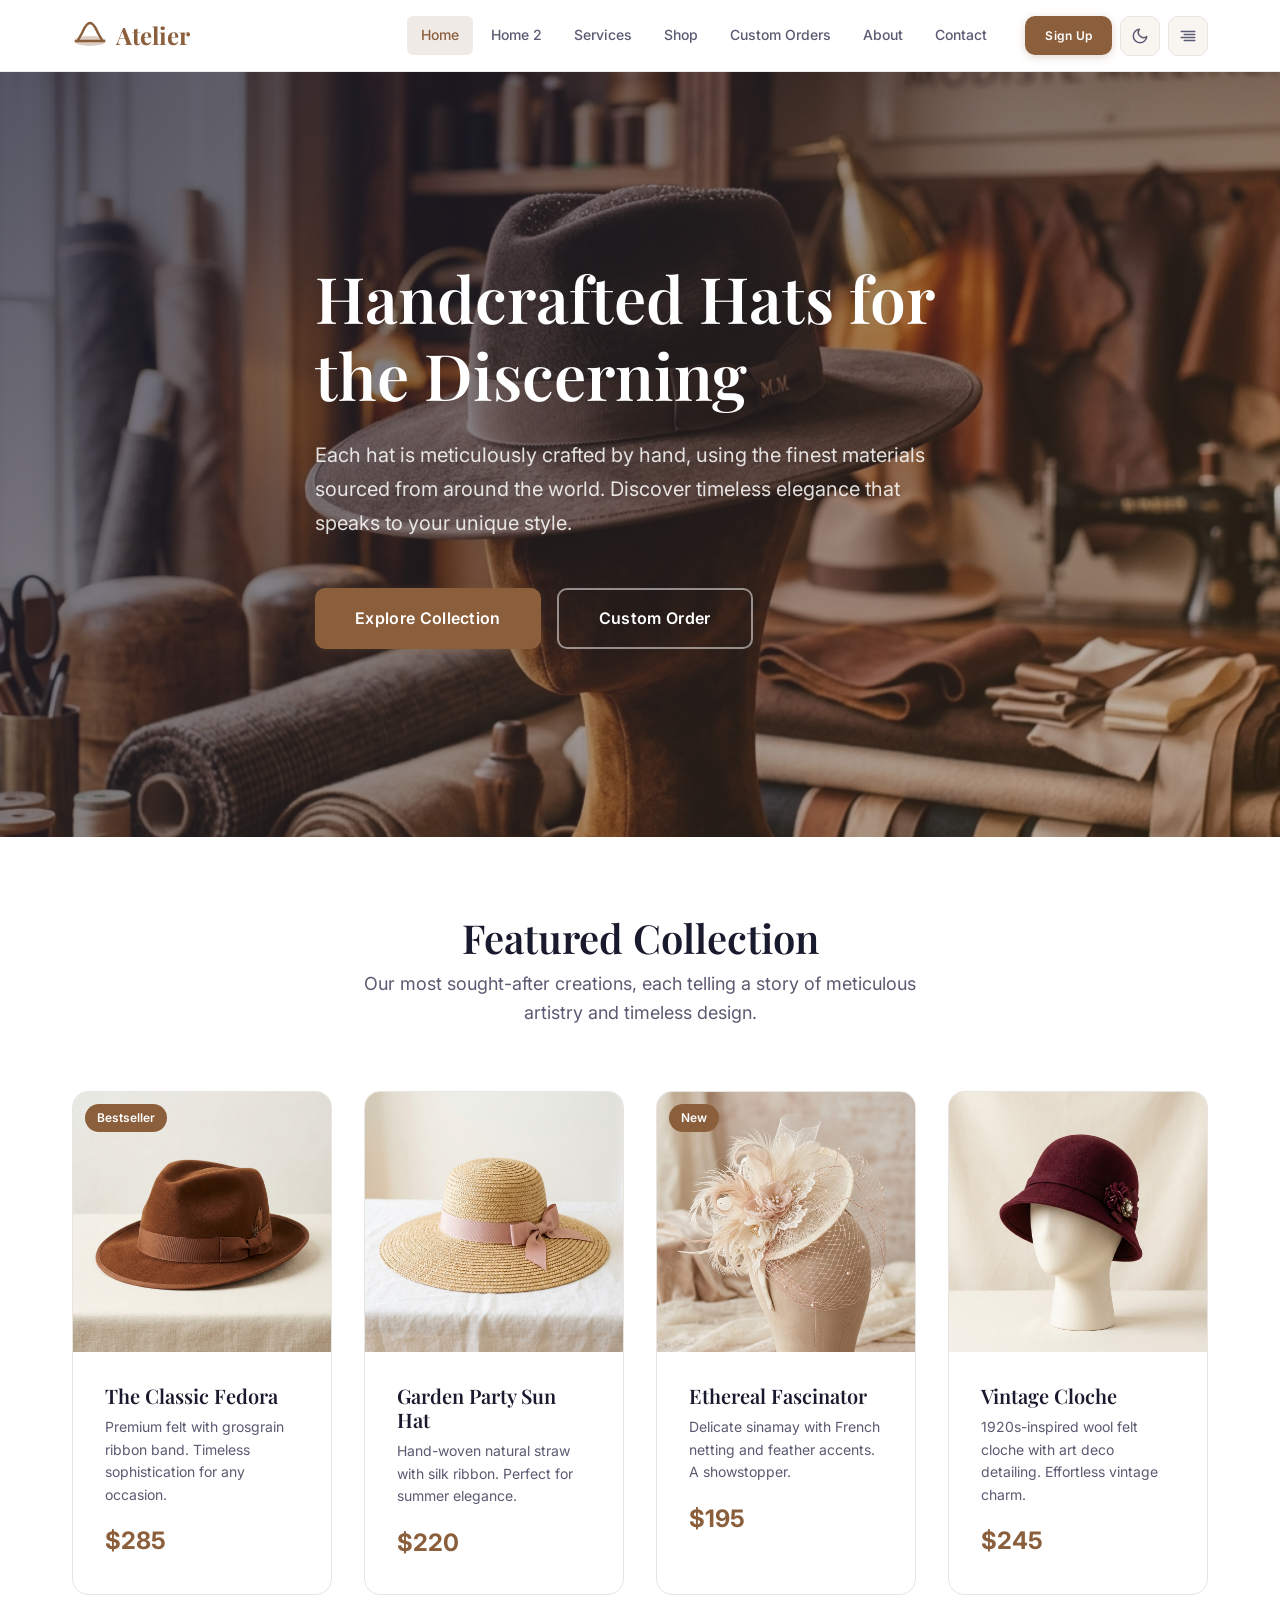
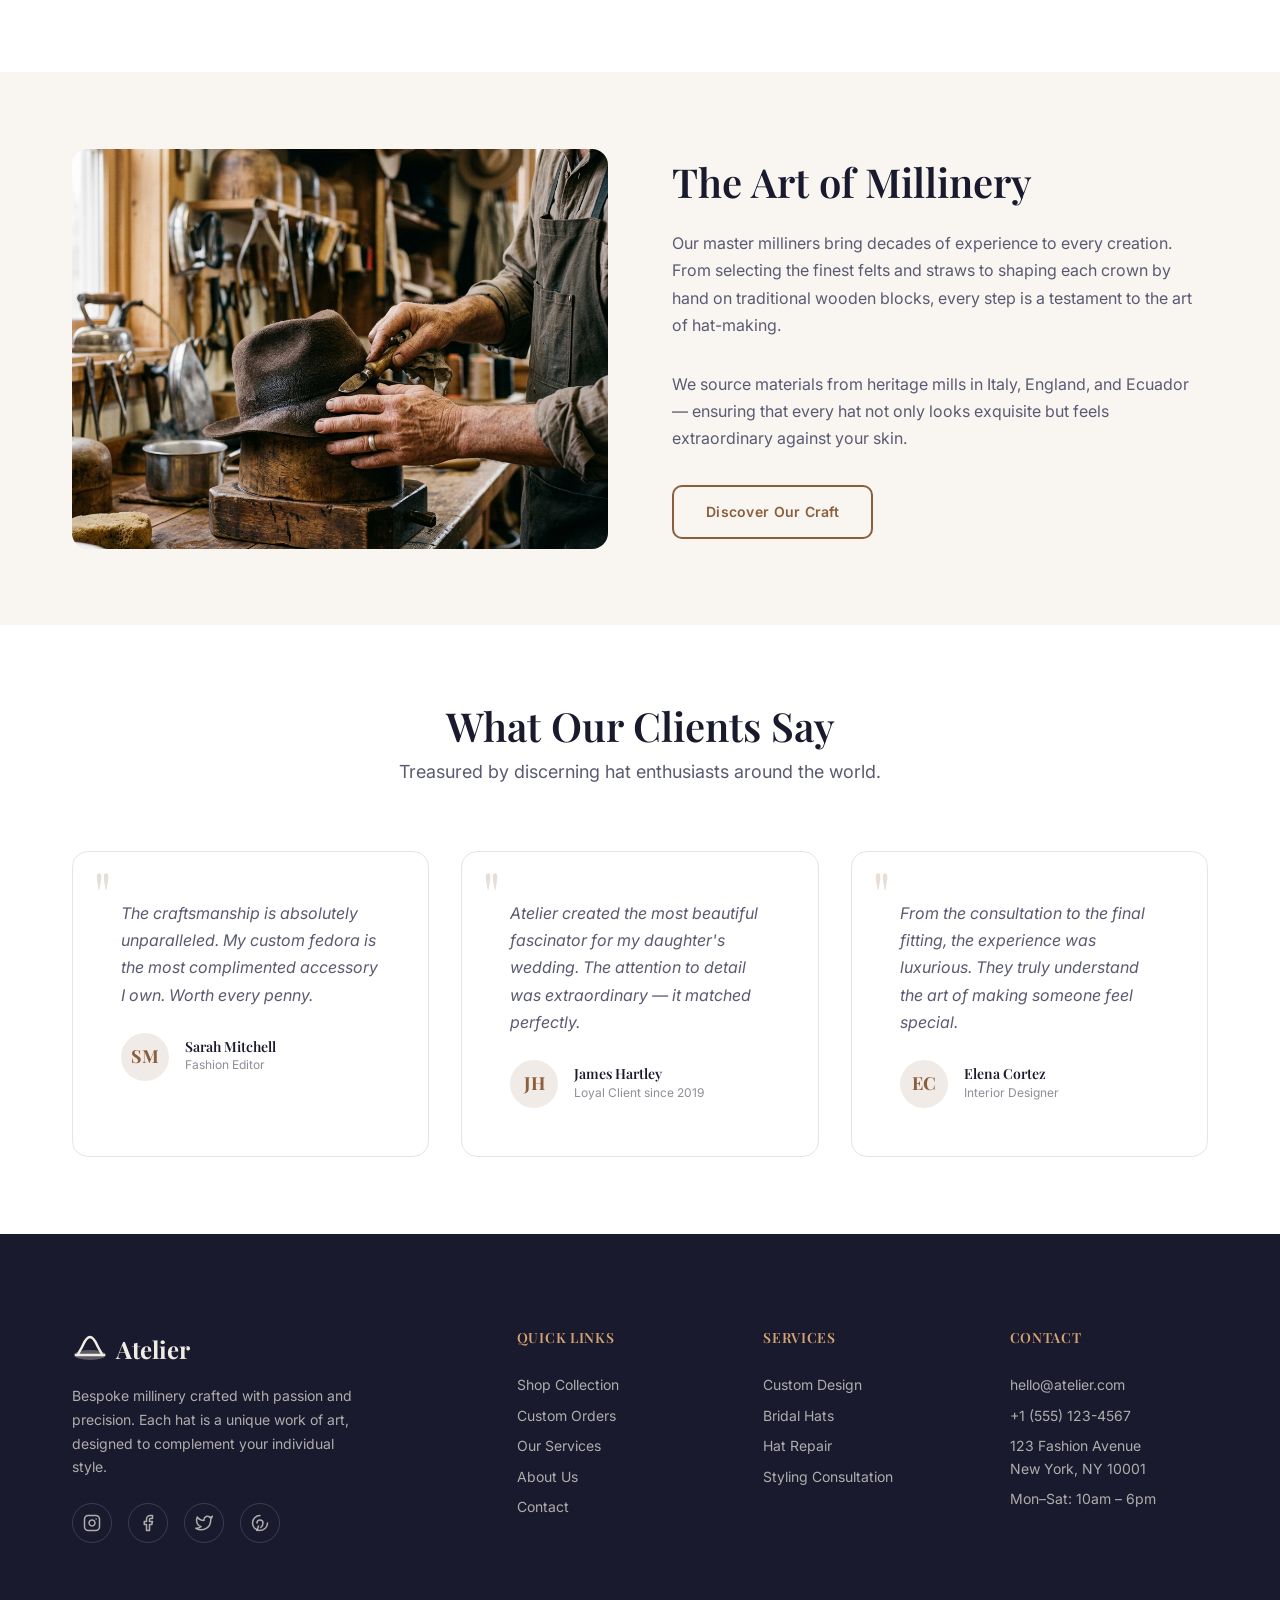
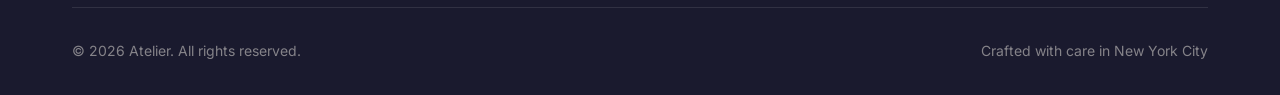
==== index.html @ 68d766e1 "first commit" ====
<!DOCTYPE html>
<html lang="en" data-theme="light" dir="ltr">
<head>
  <meta charset="UTF-8">
  <meta name="viewport" content="width=device-width, initial-scale=1.0">
  <meta name="description" content="Atelier — Bespoke handcrafted hats made with premium materials. Explore our luxury millinery collection or design your own custom hat.">
  <title>Atelier | Custom Hat Maker — Luxury Millinery</title>
  <link rel="stylesheet" href="css/styles.css">
  <link rel="icon" href="data:image/svg+xml,<svg xmlns='http://www.w3.org/2000/svg' viewBox='0 0 100 100'><text y='.9em' font-size='90'>🎩</text></svg>">
</head>
<body>
  <!-- HEADER -->
  <header class="header" id="header">
    <div class="header-inner">
      <a href="index.html" class="logo" id="logo">
        <svg width="36" height="36" viewBox="0 0 36 36" fill="none" xmlns="http://www.w3.org/2000/svg"><ellipse cx="18" cy="24" rx="16" ry="5" fill="currentColor" opacity="0.3"/><path d="M6 24c0-2 2-4 4-8s4-10 8-10 6 6 8 10 4 6 4 8" stroke="currentColor" stroke-width="2.5" fill="none" stroke-linecap="round"/><line x1="4" y1="24" x2="32" y2="24" stroke="currentColor" stroke-width="2.5" stroke-linecap="round"/></svg>
        Atelier
      </a>
      <nav class="nav" id="main-nav">
        <a href="index.html" class="active">Home</a>
        <a href="home-2.html">Home 2</a>
        <a href="services.html">Services</a>
        <a href="shop.html">Shop</a>
        <a href="custom-orders.html">Custom Orders</a>
        <a href="about.html">About</a>
        <a href="contact.html">Contact</a>
      </nav>
      <div class="header-actions">
        <a href="signup.html" class="btn btn-primary btn-sm" id="cta-signup">Sign Up</a>
        <button class="theme-toggle" id="theme-toggle" aria-label="Toggle theme"></button>
        <button class="rtl-toggle" id="rtl-toggle" aria-label="Toggle RTL"></button>
        <button class="hamburger" id="hamburger" aria-label="Toggle menu">
          <span></span><span></span><span></span>
        </button>
      </div>
    </div>
  </header>

  <!-- MOBILE MENU -->
  <div class="mobile-overlay" id="mobile-overlay"></div>
  <nav class="mobile-menu" id="mobile-menu">
    <div class="mobile-menu-toggles">
      <a href="signup.html" class="btn btn-primary btn-sm">Sign Up</a>
      <button class="theme-toggle" aria-label="Toggle theme"></button>
      <button class="rtl-toggle" aria-label="Toggle RTL"></button>
    </div>
    <a href="index.html" class="active">Home</a>
    <a href="home-2.html">Home 2</a>
    <a href="services.html">Services</a>
    <a href="shop.html">Shop</a>
    <a href="custom-orders.html">Custom Orders</a>
    <a href="about.html">About</a>
    <a href="contact.html">Contact</a>
    <a href="custom-orders.html" class="btn btn-primary btn-full">Order Custom Hat</a>
  </nav>

  <!-- HERO -->
  <section class="hero" id="hero">
    <div class="hero-bg">
      <img src="images/hero-1.png" alt="Luxury handcrafted hats displayed in atelier workshop">
    </div>
    <div class="container">
      <div class="hero-content animate-in">
        <h1>Handcrafted Hats for the Discerning</h1>
        <p>Each hat is meticulously crafted by hand, using the finest materials sourced from around the world. Discover timeless elegance that speaks to your unique style.</p>
        <div class="hero-actions">
          <a href="shop.html" class="btn btn-primary btn-lg">Explore Collection</a>
          <a href="custom-orders.html" class="btn btn-secondary btn-lg">Custom Order</a>
        </div>
      </div>
    </div>
  </section>

  <!-- FEATURED PRODUCTS -->
  <section class="section" id="featured-products">
    <div class="container">
      <h2 class="section-title reveal">Featured Collection</h2>
      <p class="section-subtitle reveal">Our most sought-after creations, each telling a story of meticulous artistry and timeless design.</p>
      <div class="grid-4 reveal">
        <div class="card" id="product-fedora">
          <div class="card-img-wrap">
            <img src="images/products/fedora.png" alt="Classic Fedora" class="card-img">
            <span class="card-badge">Bestseller</span>
          </div>
          <div class="card-body">
            <h3 class="card-title">The Classic Fedora</h3>
            <p class="card-text">Premium felt with grosgrain ribbon band. Timeless sophistication for any occasion.</p>
            <p class="card-price">$285</p>
          </div>
        </div>
        <div class="card" id="product-sunhat">
          <div class="card-img-wrap">
            <img src="images/products/sunhat.png" alt="Summer Sun Hat" class="card-img">
          </div>
          <div class="card-body">
            <h3 class="card-title">Garden Party Sun Hat</h3>
            <p class="card-text">Hand-woven natural straw with silk ribbon. Perfect for summer elegance.</p>
            <p class="card-price">$220</p>
          </div>
        </div>
        <div class="card" id="product-fascinator">
          <div class="card-img-wrap">
            <img src="images/products/fascinator.png" alt="Fascinator" class="card-img">
            <span class="card-badge">New</span>
          </div>
          <div class="card-body">
            <h3 class="card-title">Ethereal Fascinator</h3>
            <p class="card-text">Delicate sinamay with French netting and feather accents. A showstopper.</p>
            <p class="card-price">$195</p>
          </div>
        </div>
        <div class="card" id="product-cloche">
          <div class="card-img-wrap">
            <img src="images/products/cloche.png" alt="Vintage Cloche" class="card-img">
          </div>
          <div class="card-body">
            <h3 class="card-title">Vintage Cloche</h3>
            <p class="card-text">1920s-inspired wool felt cloche with art deco detailing. Effortless vintage charm.</p>
            <p class="card-price">$245</p>
          </div>
        </div>
      </div>
    </div>
  </section>

  <!-- CRAFTSMANSHIP -->
  <section class="section" id="craftsmanship" style="background:var(--bg-alt);">
    <div class="container">
      <div class="split reveal">
        <div class="split-img">
          <img src="images/craftsmanship.png" alt="Artisan hands crafting a hat on a wooden hat block">
        </div>
        <div class="split-content">
          <h2>The Art of Millinery</h2>
          <p>Our master milliners bring decades of experience to every creation. From selecting the finest felts and straws to shaping each crown by hand on traditional wooden blocks, every step is a testament to the art of hat-making.</p>
          <p>We source materials from heritage mills in Italy, England, and Ecuador — ensuring that every hat not only looks exquisite but feels extraordinary against your skin.</p>
          <a href="about.html" class="btn btn-secondary">Discover Our Craft</a>
        </div>
      </div>
    </div>
  </section>

  <!-- TESTIMONIALS -->
  <section class="section" id="testimonials">
    <div class="container">
      <h2 class="section-title reveal">What Our Clients Say</h2>
      <p class="section-subtitle reveal">Treasured by discerning hat enthusiasts around the world.</p>
      <div class="grid-3 reveal">
        <div class="testimonial-card">
          <p class="testimonial-text">The craftsmanship is absolutely unparalleled. My custom fedora is the most complimented accessory I own. Worth every penny.</p>
          <div class="testimonial-author">
            <div class="testimonial-avatar">SM</div>
            <div class="testimonial-info">
              <h4>Sarah Mitchell</h4>
              <p>Fashion Editor</p>
            </div>
          </div>
        </div>
        <div class="testimonial-card">
          <p class="testimonial-text">Atelier created the most beautiful fascinator for my daughter's wedding. The attention to detail was extraordinary — it matched perfectly.</p>
          <div class="testimonial-author">
            <div class="testimonial-avatar">JH</div>
            <div class="testimonial-info">
              <h4>James Hartley</h4>
              <p>Loyal Client since 2019</p>
            </div>
          </div>
        </div>
        <div class="testimonial-card">
          <p class="testimonial-text">From the consultation to the final fitting, the experience was luxurious. They truly understand the art of making someone feel special.</p>
          <div class="testimonial-author">
            <div class="testimonial-avatar">EC</div>
            <div class="testimonial-info">
              <h4>Elena Cortez</h4>
              <p>Interior Designer</p>
            </div>
          </div>
        </div>
      </div>
    </div>
  </section>

  <!-- FOOTER -->
  <footer class="footer" id="footer">
    <div class="container">
      <div class="footer-grid">
        <div class="footer-brand">
          <a href="index.html" class="logo" style="color:#F0EBE3;">
            <svg width="36" height="36" viewBox="0 0 36 36" fill="none" xmlns="http://www.w3.org/2000/svg"><ellipse cx="18" cy="24" rx="16" ry="5" fill="currentColor" opacity="0.3"/><path d="M6 24c0-2 2-4 4-8s4-10 8-10 6 6 8 10 4 6 4 8" stroke="currentColor" stroke-width="2.5" fill="none" stroke-linecap="round"/><line x1="4" y1="24" x2="32" y2="24" stroke="currentColor" stroke-width="2.5" stroke-linecap="round"/></svg>
            Atelier
          </a>
          <p>Bespoke millinery crafted with passion and precision. Each hat is a unique work of art, designed to complement your individual style.</p>
          <div class="footer-social">
            <a href="#" aria-label="Instagram"><svg xmlns="http://www.w3.org/2000/svg" width="18" height="18" viewBox="0 0 24 24" fill="none" stroke="currentColor" stroke-width="2" stroke-linecap="round" stroke-linejoin="round"><rect x="2" y="2" width="20" height="20" rx="5" ry="5"/><path d="M16 11.37A4 4 0 1 1 12.63 8 4 4 0 0 1 16 11.37z"/><line x1="17.5" y1="6.5" x2="17.51" y2="6.5"/></svg></a>
            <a href="#" aria-label="Facebook"><svg xmlns="http://www.w3.org/2000/svg" width="18" height="18" viewBox="0 0 24 24" fill="none" stroke="currentColor" stroke-width="2" stroke-linecap="round" stroke-linejoin="round"><path d="M18 2h-3a5 5 0 0 0-5 5v3H7v4h3v8h4v-8h3l1-4h-4V7a1 1 0 0 1 1-1h3z"/></svg></a>
            <a href="#" aria-label="Twitter"><svg xmlns="http://www.w3.org/2000/svg" width="18" height="18" viewBox="0 0 24 24" fill="none" stroke="currentColor" stroke-width="2" stroke-linecap="round" stroke-linejoin="round"><path d="M23 3a10.9 10.9 0 0 1-3.14 1.53 4.48 4.48 0 0 0-7.86 3v1A10.66 10.66 0 0 1 3 4s-4 9 5 13a11.64 11.64 0 0 1-7 2c9 5 20 0 20-11.5a4.5 4.5 0 0 0-.08-.83A7.72 7.72 0 0 0 23 3z"/></svg></a>
            <a href="#" aria-label="Pinterest"><svg xmlns="http://www.w3.org/2000/svg" width="18" height="18" viewBox="0 0 24 24" fill="none" stroke="currentColor" stroke-width="2" stroke-linecap="round" stroke-linejoin="round"><path d="M8 12a4 4 0 1 1 8 0c0 4-3 6-3 6"/><path d="M12 2a10 10 0 1 0 10 10"/><line x1="10" y1="16" x2="8" y2="22"/></svg></a>
          </div>
        </div>
        <div>
          <h3 class="footer-title">Quick Links</h3>
          <div class="footer-links">
            <a href="shop.html">Shop Collection</a>
            <a href="custom-orders.html">Custom Orders</a>
            <a href="services.html">Our Services</a>
            <a href="about.html">About Us</a>
            <a href="contact.html">Contact</a>
          </div>
        </div>
        <div>
          <h3 class="footer-title">Services</h3>
          <div class="footer-links">
            <a href="services.html">Custom Design</a>
            <a href="services.html">Bridal Hats</a>
            <a href="services.html">Hat Repair</a>
            <a href="services.html">Styling Consultation</a>
          </div>
        </div>
        <div>
          <h3 class="footer-title">Contact</h3>
          <div class="footer-links">
            <a href="mailto:hello@atelier.com">hello@atelier.com</a>
            <a href="tel:+15551234567">+1 (555) 123-4567</a>
            <a href="#">123 Fashion Avenue<br>New York, NY 10001</a>
            <a href="#">Mon–Sat: 10am – 6pm</a>
          </div>
        </div>
      </div>
      <div class="footer-bottom">
        <p>&copy; 2026 Atelier. All rights reserved.</p>
        <p>Crafted with care in New York City</p>
      </div>
    </div>
  </footer>

  <script src="js/main.js"></script>
</body>
</html>
---- css/styles.css ----
/* ===== CUSTOM HAT MAKER — DESIGN SYSTEM ===== */
@import url('https://fonts.googleapis.com/css2?family=Playfair+Display:ital,wght@0,400;0,500;0,600;0,700;1,400;1,500&family=Inter:wght@300;400;500;600;700&display=swap');

/* ===== CSS VARIABLES ===== */
:root {
  /* Primary & Secondary */
  --primary: #8B5E3C;
  --primary-hover: #A0714E;
  --primary-light: rgba(139,94,60,0.12);
  --secondary: #1A1A2E;
  --secondary-hover: #2D2D44;
  --secondary-light: rgba(26,26,46,0.08);

  /* Accent */
  --accent: #D4A373;
  --accent-light: rgba(212,163,115,0.15);
  --gold: #C9A96E;

  /* Backgrounds */
  --bg: #FFFFFF;
  --bg-alt: #F9F6F2;
  --bg-card: #FFFFFF;
  --bg-overlay: rgba(26,26,46,0.6);

  /* Text */
  --text: #1A1A2E;
  --text-secondary: #5A5A72;
  --text-muted: #8E8E9A;
  --text-on-primary: #FFFFFF;
  --text-on-dark: #F0EBE3;

  /* Borders */
  --border: #E8E4DF;
  --border-light: #F0ECE6;

  /* Shadows */
  --shadow-sm: 0 1px 3px rgba(26,26,46,0.06);
  --shadow-md: 0 4px 12px rgba(26,26,46,0.08);
  --shadow-lg: 0 8px 30px rgba(26,26,46,0.12);
  --shadow-xl: 0 20px 60px rgba(26,26,46,0.15);

  /* Typography */
  --font-heading: 'Playfair Display', Georgia, serif;
  --font-body: 'Inter', system-ui, sans-serif;
  --fs-xs: 0.75rem;
  --fs-sm: 0.875rem;
  --fs-base: 1rem;
  --fs-md: 1.125rem;
  --fs-lg: 1.25rem;
  --fs-xl: 1.5rem;
  --fs-2xl: 2rem;
  --fs-3xl: 2.5rem;
  --fs-4xl: 3.5rem;
  --fs-hero: clamp(2.5rem, 5vw, 4.5rem);

  /* Spacing */
  --space-xs: 0.25rem;
  --space-sm: 0.5rem;
  --space-md: 1rem;
  --space-lg: 1.5rem;
  --space-xl: 2rem;
  --space-2xl: 3rem;
  --space-3xl: 4rem;
  --space-4xl: 6rem;
  --space-section: clamp(3rem, 6vw, 6rem);

  /* Borders & Radius */
  --radius-sm: 6px;
  --radius-md: 10px;
  --radius-lg: 16px;
  --radius-xl: 24px;
  --radius-full: 9999px;

  /* Transitions */
  --transition: 0.3s cubic-bezier(0.4, 0, 0.2, 1);
  --transition-slow: 0.5s cubic-bezier(0.4, 0, 0.2, 1);

  /* Layout */
  --container: 1200px;
  --container-sm: 900px;
  --header-h: 72px;
}

/* ===== DARK MODE ===== */
[data-theme="dark"] {
  --primary: #C4956A;
  --primary-hover: #D4A87D;
  --primary-light: rgba(196,149,106,0.15);
  --secondary: #E8D5C4;
  --secondary-hover: #F0E2D4;
  --secondary-light: rgba(232,213,196,0.1);
  --bg: #0F0F0F;
  --bg-alt: #1A1A1A;
  --bg-card: #1E1E1E;
  --bg-overlay: rgba(0,0,0,0.7);
  --text: #F0EBE3;
  --text-secondary: #B0A89E;
  --text-muted: #7A7570;
  --text-on-primary: #0F0F0F;
  --border: #2E2E2E;
  --border-light: #252525;
  --shadow-sm: 0 1px 3px rgba(0,0,0,0.2);
  --shadow-md: 0 4px 12px rgba(0,0,0,0.3);
  --shadow-lg: 0 8px 30px rgba(0,0,0,0.35);
  --shadow-xl: 0 20px 60px rgba(0,0,0,0.4);
}

/* ===== RESET ===== */
*, *::before, *::after { box-sizing: border-box; margin: 0; padding: 0; }
html { scroll-behavior: smooth; font-size: 16px; }
body {
  font-family: var(--font-body);
  color: var(--text);
  background: var(--bg);
  line-height: 1.6;
  min-height: 100vh;
  transition: background var(--transition), color var(--transition);
  overflow-x: hidden;
}
img { max-width: 100%; height: auto; display: block; }
a { text-decoration: none; color: inherit; transition: color var(--transition); }
ul, ol { list-style: none; }
button, input, textarea, select {
  font-family: inherit; font-size: inherit; color: inherit;
  border: none; outline: none; background: none;
}
button { cursor: pointer; }
h1,h2,h3,h4,h5,h6 { font-family: var(--font-heading); font-weight: 600; line-height: 1.2; }

/* ===== UTILITIES ===== */
.container { max-width: var(--container); margin: 0 auto; padding: 0 var(--space-xl); }
.container-sm { max-width: var(--container-sm); margin: 0 auto; padding: 0 var(--space-xl); }
.section { padding: var(--space-section) 0; }
.section-title { font-size: var(--fs-3xl); margin-bottom: var(--space-sm); color: var(--text); text-align: center; }
.section-subtitle { font-size: var(--fs-md); color: var(--text-secondary); text-align: center; max-width: 600px; margin: 0 auto var(--space-3xl); }
.text-center { text-align: center; }
.text-primary { color: var(--primary); }
.sr-only { position: absolute; width: 1px; height: 1px; padding: 0; margin: -1px; overflow: hidden; clip: rect(0,0,0,0); border: 0; }

/* ===== BUTTONS ===== */
.btn {
  display: inline-flex; align-items: center; justify-content: center; gap: var(--space-sm);
  padding: 14px 32px; border-radius: var(--radius-md); font-weight: 600;
  font-size: var(--fs-sm); letter-spacing: 0.02em; transition: all var(--transition);
  white-space: nowrap; position: relative; overflow: hidden;
}
.btn-primary {
  background: var(--primary); color: var(--text-on-primary);
  box-shadow: 0 2px 8px rgba(139,94,60,0.25);
}
.btn-primary:hover { background: var(--primary-hover); transform: translateY(-2px); box-shadow: 0 4px 16px rgba(139,94,60,0.3); }
.btn-secondary {
  background: transparent; color: var(--primary); border: 2px solid var(--primary);
}
.btn-secondary:hover { background: var(--primary-light); transform: translateY(-2px); }
.btn-lg { padding: 16px 40px; font-size: var(--fs-base); }
.btn-sm { padding: 10px 20px; font-size: var(--fs-xs); }
.btn-full { width: 100%; }
.btn-icon { width: 42px; height: 42px; padding: 0; border-radius: var(--radius-md); display: inline-flex; align-items: center; justify-content: center; }

/* ===== HEADER / NAV ===== */
.header {
  position: fixed; top: 0; left: 0; right: 0; height: var(--header-h);
  background: rgba(255,255,255,0.92); backdrop-filter: blur(12px);
  border-bottom: 1px solid var(--border-light); z-index: 1000;
  transition: background var(--transition), border var(--transition);
}
[data-theme="dark"] .header { background: rgba(15,15,15,0.92); }
.header-inner {
  max-width: var(--container); margin: 0 auto; padding: 0 var(--space-xl);
  display: flex; align-items: center; height: 100%; gap: var(--space-lg);
}
.logo { display: flex; align-items: center; gap: var(--space-sm); font-family: var(--font-heading); font-size: var(--fs-xl); font-weight: 700; color: var(--primary); flex-shrink: 0; }
.logo svg { width: 36px; height: 36px; }
.nav { display: flex; align-items: center; gap: var(--space-xs); margin-left: auto; }
.nav a {
  padding: 8px 14px; border-radius: var(--radius-sm); font-size: var(--fs-sm);
  font-weight: 500; color: var(--text-secondary); transition: all var(--transition);
}
.nav a:hover, .nav a.active { color: var(--primary); background: var(--primary-light); }
.header-actions { display: flex; align-items: center; gap: var(--space-sm); flex-shrink: 0; }
.theme-toggle, .rtl-toggle {
  width: 40px; height: 40px; border-radius: var(--radius-md); display: flex;
  align-items: center; justify-content: center; color: var(--text-secondary);
  transition: all var(--transition); background: var(--bg-alt); border: 1px solid var(--border);
}
.theme-toggle:hover, .rtl-toggle:hover { color: var(--primary); border-color: var(--primary); }
.hamburger { display: none; width: 40px; height: 40px; border-radius: var(--radius-md); flex-direction: column; align-items: center; justify-content: center; gap: 5px; background: var(--bg-alt); border: 1px solid var(--border); }
.hamburger span { display: block; width: 20px; height: 2px; background: var(--text); border-radius: 2px; transition: all var(--transition); }
.hamburger.active span:nth-child(1) { transform: rotate(45deg) translate(5px, 5px); }
.hamburger.active span:nth-child(2) { opacity: 0; }
.hamburger.active span:nth-child(3) { transform: rotate(-45deg) translate(5px, -5px); }

/* Mobile Menu */
.mobile-menu {
  position: fixed; top: var(--header-h); right: -100%; width: 300px; height: calc(100vh - var(--header-h));
  background: var(--bg); border-left: 1px solid var(--border);
  padding: var(--space-xl); z-index: 999; transition: right var(--transition-slow);
  display: flex; flex-direction: column; gap: var(--space-sm); overflow-y: auto;
}
.mobile-menu.active { right: 0; }
.mobile-menu a:not(.btn) {
  padding: 12px 16px; border-radius: var(--radius-md); font-size: var(--fs-base);
  font-weight: 500; color: var(--text-secondary); transition: all var(--transition);
}
.mobile-menu a:not(.btn):hover, .mobile-menu a:not(.btn).active { color: var(--primary); background: var(--primary-light); }
.mobile-menu .btn { margin-top: auto; }
.mobile-overlay {
  position: fixed; inset: 0; top: var(--header-h); background: rgba(0,0,0,0.4);
  z-index: 998; opacity: 0; pointer-events: none; transition: opacity var(--transition);
}
.mobile-overlay.active { opacity: 1; pointer-events: auto; }

/* ===== HERO ===== */
.hero {
  position: relative; min-height: 85vh; display: flex; align-items: center;
  margin-top: var(--header-h); overflow: hidden;
}
.hero-bg {
  position: absolute; inset: 0; z-index: 0;
}
.hero-bg img { width: 100%; height: 100%; object-fit: cover; }
.hero-bg::after {
  content: ''; position: absolute; inset: 0;
  background: linear-gradient(135deg, rgba(26,26,46,0.75) 0%, rgba(139,94,60,0.3) 100%);
}
.hero-content {
  position: relative; z-index: 1; max-width: 650px; padding: var(--space-3xl) 0;
}
.hero-content h1 { font-size: var(--fs-hero); color: #fff; margin-bottom: var(--space-lg); }
.hero-content p { font-size: var(--fs-lg); color: rgba(255,255,255,0.85); margin-bottom: var(--space-2xl); line-height: 1.7; }
.hero-actions { display: flex; gap: var(--space-md); flex-wrap: wrap; }
.hero-actions .btn-secondary { color: #fff; border-color: rgba(255,255,255,0.5); }
.hero-actions .btn-secondary:hover { background: rgba(255,255,255,0.1); border-color: #fff; }

/* ===== CARDS ===== */
.card {
  background: var(--bg-card); border: 1px solid var(--border); border-radius: var(--radius-lg);
  overflow: hidden; transition: all var(--transition);
}
.card:hover { transform: translateY(-4px); box-shadow: var(--shadow-lg); }
.card-img { width: 100%; height: 260px; object-fit: cover; transition: transform var(--transition-slow); }
.card:hover .card-img { transform: scale(1.03); }
.card-img-wrap { overflow: hidden; position: relative; }
.card-body { padding: var(--space-xl); }
.card-title { font-size: var(--fs-lg); margin-bottom: var(--space-sm); }
.card-text { font-size: var(--fs-sm); color: var(--text-secondary); line-height: 1.6; }
.card-price { font-size: var(--fs-xl); font-weight: 700; color: var(--primary); margin-top: var(--space-md); }
.card-badge {
  position: absolute; top: 12px; left: 12px; padding: 4px 12px;
  background: var(--primary); color: #fff; border-radius: var(--radius-full);
  font-size: var(--fs-xs); font-weight: 600;
}

/* ===== GRID ===== */
.grid-2 { display: grid; grid-template-columns: repeat(2, 1fr); gap: var(--space-2xl); }
.grid-3 { display: grid; grid-template-columns: repeat(3, 1fr); gap: var(--space-xl); }
.grid-4 { display: grid; grid-template-columns: repeat(4, 1fr); gap: var(--space-xl); }
.grid-center { justify-items: center; }

/* ===== TESTIMONIALS ===== */
.testimonial-card {
  background: var(--bg-card); border: 1px solid var(--border);
  border-radius: var(--radius-lg); padding: var(--space-2xl);
  position: relative; transition: all var(--transition);
}
.testimonial-card::before {
  content: '"'; font-family: var(--font-heading); font-size: 4rem;
  color: var(--primary); opacity: 0.2; position: absolute; top: 10px; left: 20px; line-height: 1;
}
.testimonial-card:hover { transform: translateY(-4px); box-shadow: var(--shadow-lg); }
.testimonial-text { font-size: var(--fs-base); color: var(--text-secondary); line-height: 1.7; margin-bottom: var(--space-lg); font-style: italic; }
.testimonial-author { display: flex; align-items: center; gap: var(--space-md); }
.testimonial-avatar {
  width: 48px; height: 48px; border-radius: 50%; background: var(--primary-light);
  display: flex; align-items: center; justify-content: center;
  font-family: var(--font-heading); font-weight: 700; color: var(--primary); font-size: var(--fs-md);
}
.testimonial-info h4 { font-size: var(--fs-sm); font-weight: 600; }
.testimonial-info p { font-size: var(--fs-xs); color: var(--text-muted); }

/* ===== SPLIT SECTION ===== */
.split { display: grid; grid-template-columns: 1fr 1fr; gap: var(--space-3xl); align-items: center; }
.split-img { border-radius: var(--radius-lg); overflow: hidden; }
.split-img img { width: 100%; height: 400px; object-fit: cover; }
.split-content h2 { font-size: var(--fs-3xl); margin-bottom: var(--space-lg); }
.split-content p { font-size: var(--fs-base); color: var(--text-secondary); line-height: 1.7; margin-bottom: var(--space-xl); }

/* ===== PROCESS STEPS ===== */
.process-steps { display: grid; grid-template-columns: repeat(4, 1fr); gap: var(--space-xl); }
.step {
  text-align: center; padding: var(--space-2xl) var(--space-lg);
  border-radius: var(--radius-lg); background: var(--bg-card);
  border: 1px solid var(--border); transition: all var(--transition);
}
.step:hover { transform: translateY(-4px); box-shadow: var(--shadow-lg); border-color: var(--primary); }
.step-number {
  width: 56px; height: 56px; border-radius: 50%; background: var(--primary-light);
  color: var(--primary); font-family: var(--font-heading); font-size: var(--fs-xl);
  font-weight: 700; display: flex; align-items: center; justify-content: center; margin: 0 auto var(--space-lg);
}
.step h3 { font-size: var(--fs-md); margin-bottom: var(--space-sm); }
.step p { font-size: var(--fs-sm); color: var(--text-secondary); }

/* ===== FORMS ===== */
.form-group { margin-bottom: var(--space-lg); text-align: left; }
.form-label { display: block; font-size: var(--fs-sm); font-weight: 500; margin-bottom: var(--space-sm); color: var(--text); }
.form-input {
  width: 100%; padding: 14px 16px; border: 1.5px solid var(--border);
  border-radius: var(--radius-md); background: var(--bg); color: var(--text);
  font-size: var(--fs-base); transition: all var(--transition);
}
.form-input:focus { border-color: var(--primary); box-shadow: 0 0 0 3px var(--primary-light); }
.form-input::placeholder { color: var(--text-muted); }
textarea.form-input { min-height: 120px; resize: vertical; }
.form-row { display: flex; gap: var(--space-md); align-items: center; justify-content: space-between; }
.password-wrap { position: relative; }
.password-toggle {
  position: absolute; right: 14px; top: 50%; transform: translateY(-50%);
  color: var(--text-muted); cursor: pointer; transition: color var(--transition);
}
.password-toggle:hover { color: var(--primary); }
.form-check { display: flex; align-items: center; gap: var(--space-sm); }
.form-check input[type="checkbox"] { width: 18px; height: 18px; accent-color: var(--primary); cursor: pointer; }
.form-check label { font-size: var(--fs-sm); color: var(--text-secondary); cursor: pointer; }
.form-link { font-size: var(--fs-sm); color: var(--primary); font-weight: 500; }
.form-link:hover { text-decoration: underline; }

/* ===== AUTH PAGES ===== */
.auth-page {
  min-height: 100vh; display: flex; align-items: center; justify-content: center;
  background: var(--bg-alt); padding: var(--space-xl);
}
.auth-card {
  width: 100%; max-width: 460px; background: var(--bg-card); border: 1px solid var(--border);
  border-radius: var(--radius-xl); padding: var(--space-3xl); box-shadow: var(--shadow-lg);
}
.auth-header { text-align: center; margin-bottom: var(--space-2xl); }
.auth-header .logo { justify-content: center; margin-bottom: var(--space-lg); }
.auth-header h1 { font-size: var(--fs-2xl); margin-bottom: var(--space-sm); }
.auth-header p { font-size: var(--fs-sm); color: var(--text-secondary); }
.auth-icons {
  position: fixed; top: var(--space-xl); right: var(--space-xl);
  display: flex; gap: var(--space-sm);
}
.divider { display: flex; align-items: center; gap: var(--space-md); margin: var(--space-xl) 0; }
.divider::before, .divider::after { content: ''; flex: 1; height: 1px; background: var(--border); }
.divider span { font-size: var(--fs-sm); color: var(--text-muted); white-space: nowrap; }
.social-logins { display: flex; flex-direction: column; gap: var(--space-sm); }
.social-btn {
  display: flex; align-items: center; justify-content: center; gap: var(--space-sm);
  width: 100%; padding: 12px; border: 1.5px solid var(--border); border-radius: var(--radius-md);
  font-size: var(--fs-sm); font-weight: 500; color: var(--text); transition: all var(--transition);
  background: var(--bg);
}
.social-btn:hover { border-color: var(--primary); background: var(--primary-light); }
.social-btn img, .social-btn svg { width: 20px; height: 20px; }
.auth-footer { text-align: center; margin-top: var(--space-xl); font-size: var(--fs-sm); color: var(--text-secondary); }

/* ===== SHOP ===== */
.shop-layout { display: grid; grid-template-columns: 260px 1fr; gap: var(--space-2xl); }
.shop-sidebar { position: sticky; top: calc(var(--header-h) + var(--space-xl)); align-self: start; }
.filter-group { margin-bottom: var(--space-xl); }
.filter-group h3 { font-size: var(--fs-sm); font-weight: 600; text-transform: uppercase; letter-spacing: 0.05em; margin-bottom: var(--space-md); color: var(--text-muted); }
.filter-option { display: flex; align-items: center; gap: var(--space-sm); padding: 6px 0; cursor: pointer; }
.filter-option input { accent-color: var(--primary); }
.filter-option label { font-size: var(--fs-sm); color: var(--text-secondary); cursor: pointer; }
.shop-toolbar { display: flex; align-items: center; justify-content: space-between; margin-bottom: var(--space-xl); flex-wrap: wrap; gap: var(--space-md); }
.shop-toolbar select {
  padding: 8px 12px; border: 1.5px solid var(--border); border-radius: var(--radius-md);
  background: var(--bg); color: var(--text); font-size: var(--fs-sm);
}
.product-grid { display: grid; grid-template-columns: repeat(3, 1fr); gap: var(--space-xl); }

/* ===== CUSTOM ORDER BUILDER ===== */
.builder-progress { display: flex; align-items: center; justify-content: center; gap: var(--space-sm); margin-bottom: var(--space-3xl); }
.progress-step {
  display: flex; align-items: center; gap: var(--space-sm);
}
.progress-dot {
  width: 40px; height: 40px; border-radius: 50%; border: 2px solid var(--border);
  display: flex; align-items: center; justify-content: center; font-weight: 600;
  font-size: var(--fs-sm); color: var(--text-muted); transition: all var(--transition);
}
.progress-step.active .progress-dot { background: var(--primary); border-color: var(--primary); color: var(--text-on-primary); }
.progress-step.completed .progress-dot { background: var(--primary); border-color: var(--primary); color: var(--text-on-primary); }
.progress-line { width: 60px; height: 2px; background: var(--border); }
.progress-step.completed + .progress-line { background: var(--primary); }
.progress-label { font-size: var(--fs-xs); color: var(--text-muted); margin-top: 4px; }
.progress-step.active .progress-label { color: var(--primary); font-weight: 600; }
.builder-panel { display: none; animation: fadeIn 0.4s ease; }
.builder-panel.active { display: block; }
.style-options { display: grid; grid-template-columns: repeat(3, 1fr); gap: var(--space-lg); }
.style-card {
  border: 2px solid var(--border); border-radius: var(--radius-lg); padding: var(--space-lg);
  text-align: center; cursor: pointer; transition: all var(--transition);
}
.style-card:hover, .style-card.selected { border-color: var(--primary); background: var(--primary-light); }
.style-card img { width: 100%; height: 160px; object-fit: cover; border-radius: var(--radius-md); margin-bottom: var(--space-md); }
.color-swatches { display: flex; gap: var(--space-md); flex-wrap: wrap; }
.swatch {
  width: 48px; height: 48px; border-radius: 50%; cursor: pointer;
  border: 3px solid transparent; transition: all var(--transition); position: relative;
}
.swatch:hover, .swatch.selected { border-color: var(--primary); transform: scale(1.1); }
.builder-actions { display: flex; justify-content: space-between; margin-top: var(--space-2xl); }

/* ===== FOOTER ===== */
.footer { background: var(--secondary); color: var(--text-on-dark); padding: var(--space-4xl) 0 0; }
[data-theme="dark"] .footer { background: #0A0A0A; }
.footer-grid { display: grid; grid-template-columns: 2fr 1fr 1fr 1fr; gap: var(--space-2xl); margin-bottom: var(--space-3xl); }
.footer-brand p { color: rgba(240,235,227,0.7); font-size: var(--fs-sm); line-height: 1.7; margin-top: var(--space-md); max-width: 300px; }
.footer-title { font-size: var(--fs-sm); font-weight: 600; text-transform: uppercase; letter-spacing: 0.05em; margin-bottom: var(--space-lg); color: var(--accent); }
.footer-links a { display: block; padding: 4px 0; font-size: var(--fs-sm); color: rgba(240,235,227,0.7); transition: color var(--transition); }
.footer-links a:hover { color: #fff; }
.footer-social { display: flex; gap: var(--space-md); margin-top: var(--space-lg); }
.footer-social a {
  width: 40px; height: 40px; border-radius: 50%; border: 1px solid rgba(255,255,255,0.15);
  display: flex; align-items: center; justify-content: center; color: rgba(240,235,227,0.7);
  transition: all var(--transition);
}
.footer-social a:hover { background: var(--primary); border-color: var(--primary); color: #fff; }
.footer-bottom {
  border-top: 1px solid rgba(255,255,255,0.1); padding: var(--space-xl) 0;
  display: flex; align-items: center; justify-content: space-between;
  font-size: var(--fs-sm); color: rgba(240,235,227,0.5);
}

/* ===== PRICING CARDS ===== */
.pricing-card {
  background: var(--bg-card); border: 1px solid var(--border); border-radius: var(--radius-xl);
  padding: var(--space-2xl); text-align: center; transition: all var(--transition); position: relative;
}
.pricing-card.popular { border-color: var(--primary); transform: scale(1.05); box-shadow: var(--shadow-xl); }
.pricing-card.popular::before {
  content: 'Most Popular'; position: absolute; top: -12px; left: 50%; transform: translateX(-50%);
  padding: 4px 20px; background: var(--primary); color: #fff; border-radius: var(--radius-full);
  font-size: var(--fs-xs); font-weight: 600;
}
.pricing-card:hover { transform: translateY(-4px); box-shadow: var(--shadow-lg); }
.pricing-card.popular:hover { transform: scale(1.05) translateY(-4px); }
.pricing-price { font-size: var(--fs-4xl); font-weight: 700; color: var(--primary); margin: var(--space-lg) 0; }
.pricing-price span { font-size: var(--fs-sm); color: var(--text-muted); font-weight: 400; }
.pricing-features { margin: var(--space-xl) 0; }
.pricing-features li { padding: 8px 0; font-size: var(--fs-sm); color: var(--text-secondary); border-bottom: 1px solid var(--border-light); }

/* ===== CTA BANNER ===== */
.cta-banner {
  background: linear-gradient(135deg, var(--secondary) 0%, #2D2D44 100%);
  border-radius: var(--radius-xl); padding: var(--space-4xl); text-align: center;
  color: #fff; position: relative; overflow: hidden;
}
.cta-banner::before {
  content: ''; position: absolute; top: -50%; right: -20%; width: 400px; height: 400px;
  background: radial-gradient(circle, rgba(212,163,115,0.15) 0%, transparent 70%);
  border-radius: 50%;
}
.cta-banner h2 { font-size: var(--fs-3xl); margin-bottom: var(--space-md); position: relative; }
.cta-banner p { font-size: var(--fs-md); opacity: 0.8; margin-bottom: var(--space-2xl); max-width: 500px; margin-left: auto; margin-right: auto; position: relative; }

/* ===== ANIMATIONS ===== */
@keyframes fadeIn { from { opacity: 0; transform: translateY(20px); } to { opacity: 1; transform: translateY(0); } }
@keyframes slideUp { from { opacity: 0; transform: translateY(40px); } to { opacity: 1; transform: translateY(0); } }
@keyframes scaleIn { from { opacity: 0; transform: scale(0.95); } to { opacity: 1; transform: scale(1); } }
.animate-in { animation: fadeIn 0.6s ease forwards; }
.animate-delay-1 { animation-delay: 0.1s; }
.animate-delay-2 { animation-delay: 0.2s; }
.animate-delay-3 { animation-delay: 0.3s; }
.animate-delay-4 { animation-delay: 0.4s; }

/* ===== SCROLL REVEAL ===== */
.reveal { opacity: 0; transform: translateY(30px); transition: all 0.6s ease; }
.reveal.visible { opacity: 1; transform: translateY(0); }

/* ===== RTL ===== */
[dir="rtl"] .nav { margin-left: 0; margin-right: auto; }
@media (max-width: 1024px) {
  [dir="rtl"] .header-actions { margin-left: 0; margin-right: auto; }
}
[dir="rtl"] .mobile-menu { right: auto; left: -100%; border-left: none; border-right: 1px solid var(--border); }
[dir="rtl"] .mobile-menu.active { left: 0; right: auto; }
[dir="rtl"] .card-badge { left: auto; right: 12px; }
[dir="rtl"] .footer-grid { direction: rtl; }

/* ===== RESPONSIVE ===== */
/* Mobile Menu Toggles Row */
.mobile-menu-toggles {
  display: none;
  align-items: center;
  gap: var(--space-sm);
  padding: var(--space-sm) 0 var(--space-md);
  border-bottom: 1px solid var(--border);
  margin-bottom: var(--space-sm);
}

@media (max-width: 1024px) {
  .nav { display: none; }
  .hamburger { display: flex; }
  .header-actions { margin-left: auto; }
  .header-actions .btn,
  .header-actions .theme-toggle,
  .header-actions .rtl-toggle { display: none; }
  .mobile-menu-toggles { display: flex; }
  .mobile-menu-toggles .btn { flex: 1; }
  .grid-4 { grid-template-columns: repeat(2, 1fr); }
  .process-steps { grid-template-columns: repeat(2, 1fr); }
  .footer-grid { grid-template-columns: repeat(2, 1fr); }
  .split { grid-template-columns: 1fr; }
  .shop-layout { grid-template-columns: 1fr; }
  .shop-sidebar { position: static; }
  .product-grid { grid-template-columns: repeat(2, 1fr); }
  .style-options { grid-template-columns: repeat(2, 1fr); }
  .pricing-card.popular { transform: scale(1); }
  .pricing-card.popular:hover { transform: translateY(-4px); }
}
@media (max-width: 768px) {
  :root { --header-h: 64px; }
  .hero { min-height: 70vh; }
  .hero-content h1 { font-size: clamp(2rem, 6vw, 3rem); }
  .hero-actions { flex-direction: column; }
  .grid-2, .grid-3 { grid-template-columns: 1fr; }
  .product-grid { grid-template-columns: repeat(2, 1fr); }
  .footer-grid { grid-template-columns: 1fr; }
  .footer-bottom { flex-direction: column; gap: var(--space-md); text-align: center; }
  .builder-progress { flex-wrap: wrap; }
  .progress-line { width: 30px; }
  .section-title { font-size: var(--fs-2xl); }
  .cta-banner { padding: var(--space-2xl); }
}
@media (max-width: 480px) {
  .container { padding: 0 var(--space-md); }
  .product-grid { grid-template-columns: 1fr; }
  .auth-card { padding: var(--space-xl); }
  .style-options { grid-template-columns: 1fr; }
}
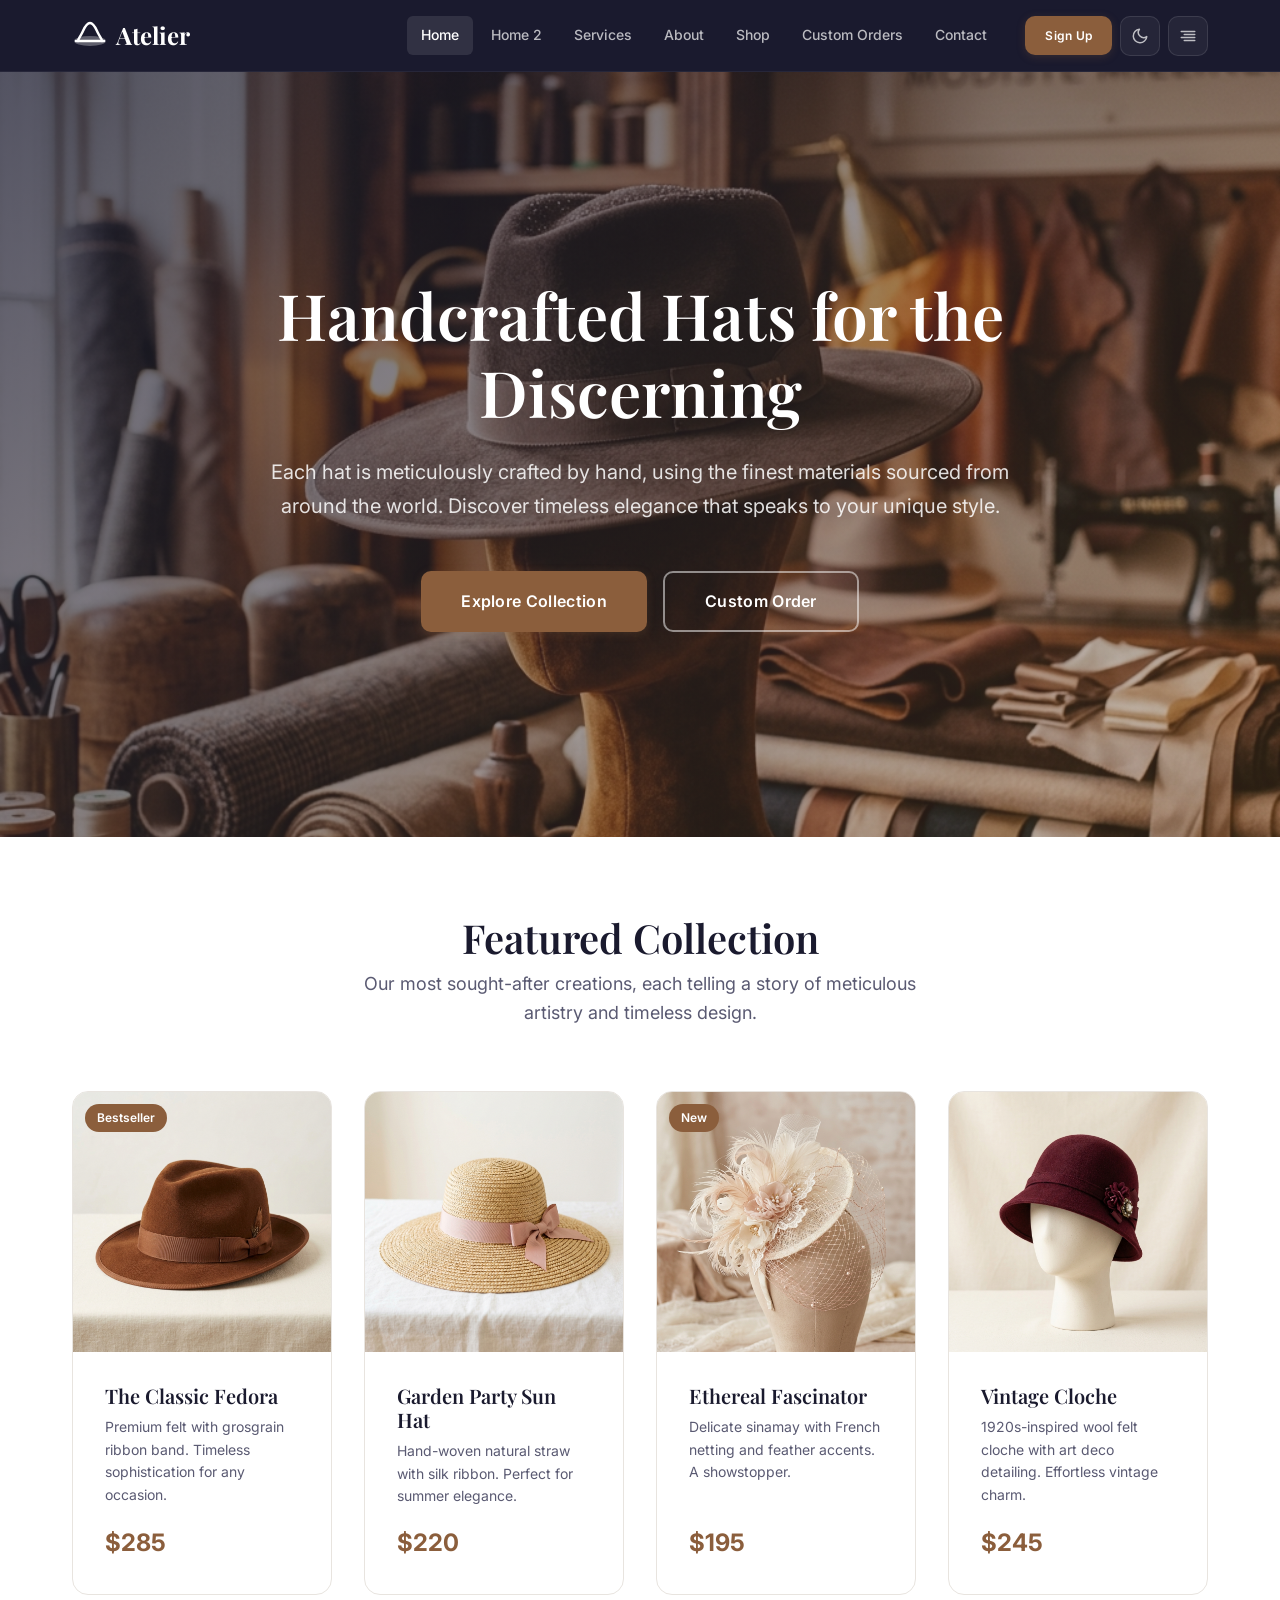
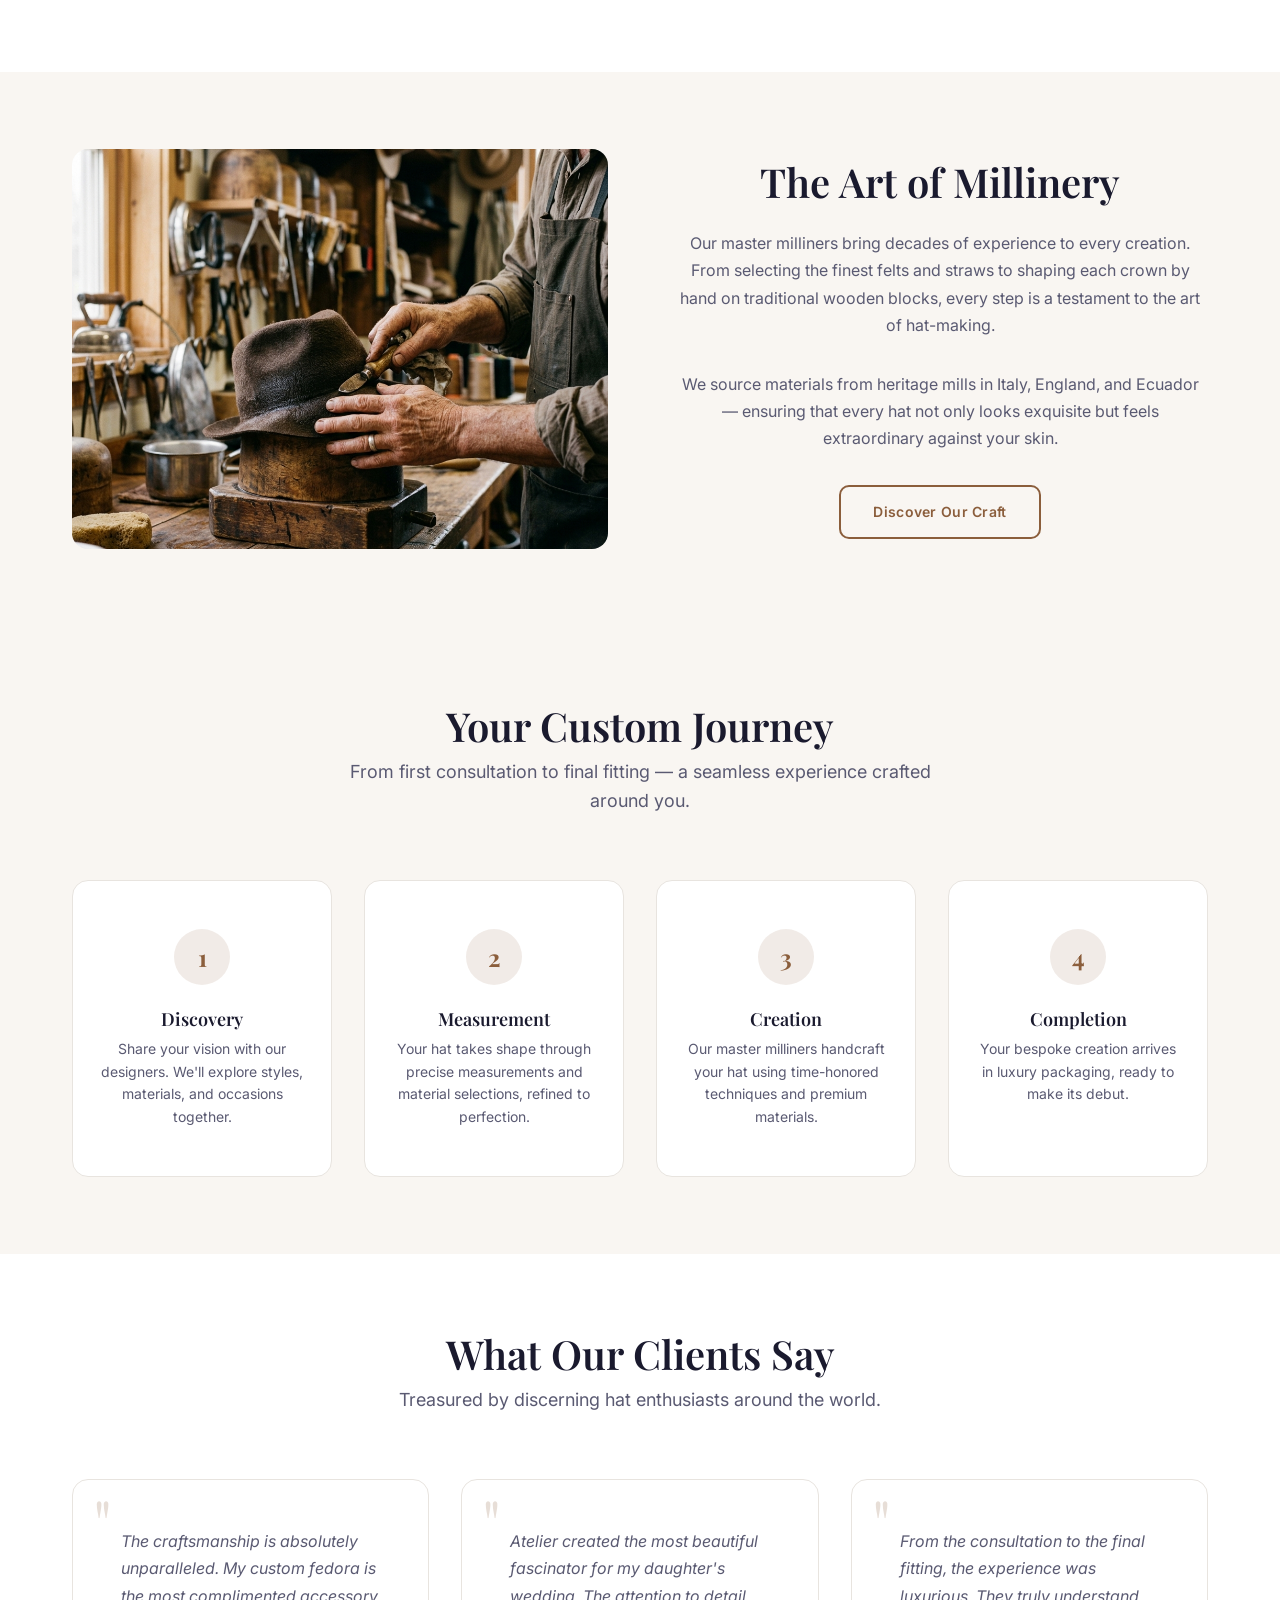
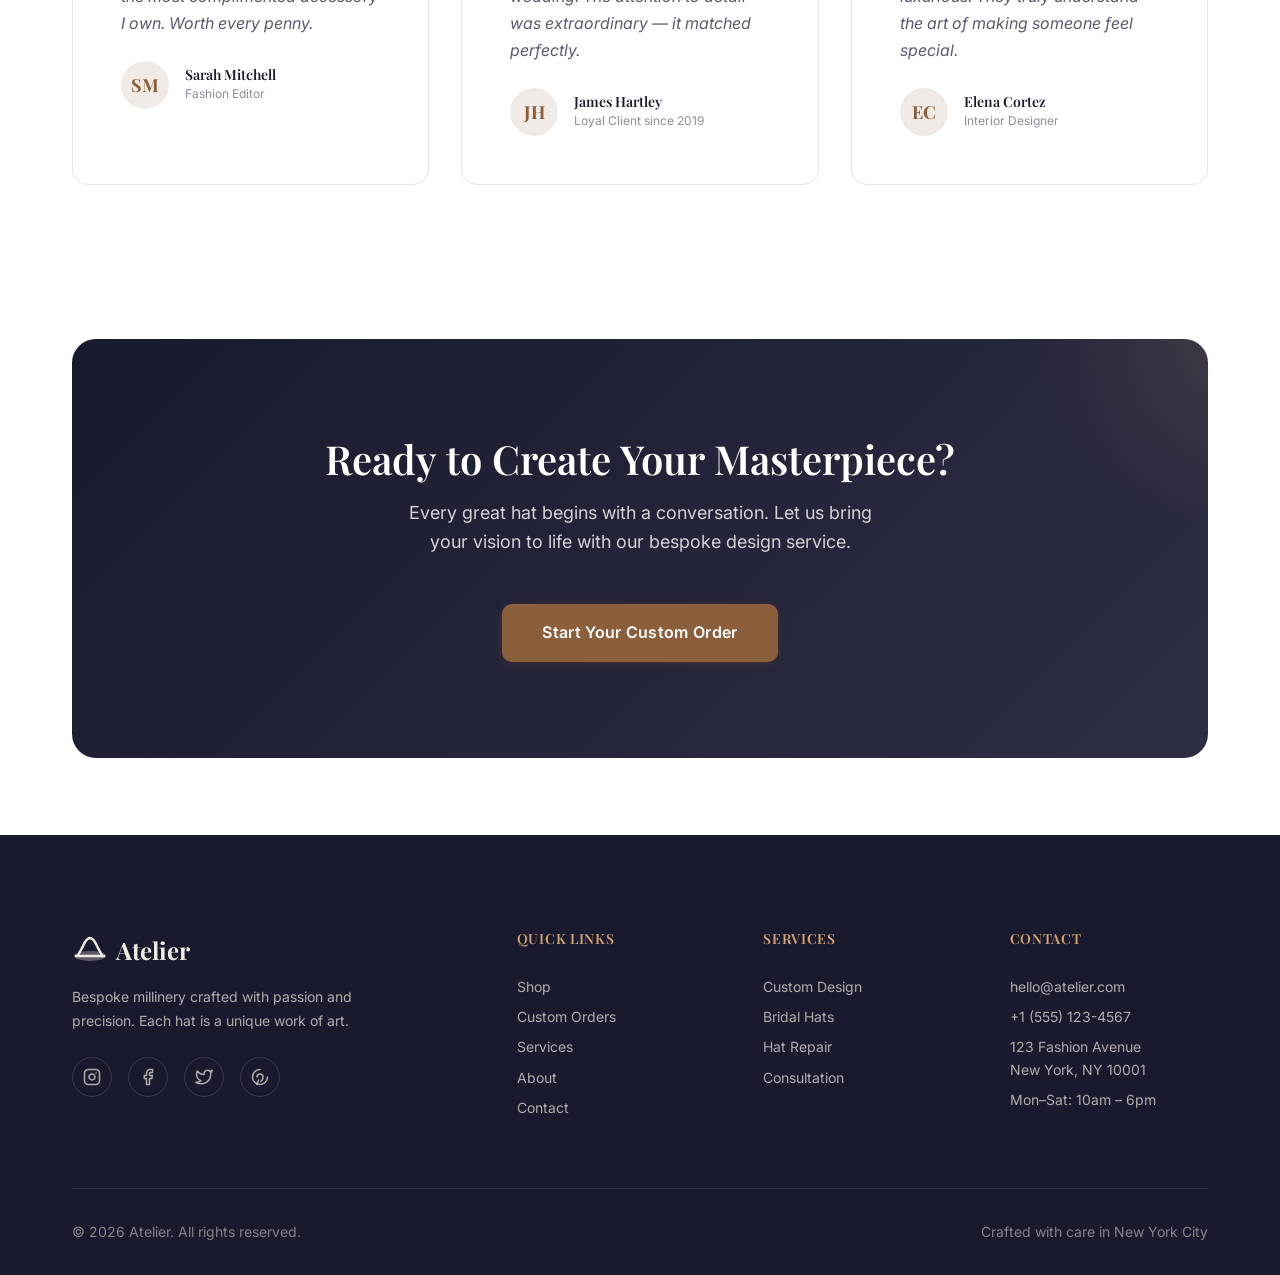
==== commit f1887c9b: "add the some changes" ====
--- a/index.html
+++ b/index.html
@@ -20,9 +20,9 @@
         <a href="index.html" class="active">Home</a>
         <a href="home-2.html">Home 2</a>
         <a href="services.html">Services</a>
+        <a href="about.html">About</a>
         <a href="shop.html">Shop</a>
         <a href="custom-orders.html">Custom Orders</a>
-        <a href="about.html">About</a>
         <a href="contact.html">Contact</a>
       </nav>
       <div class="header-actions">
@@ -47,11 +47,10 @@
     <a href="index.html" class="active">Home</a>
     <a href="home-2.html">Home 2</a>
     <a href="services.html">Services</a>
+    <a href="about.html">About</a>
     <a href="shop.html">Shop</a>
     <a href="custom-orders.html">Custom Orders</a>
-    <a href="about.html">About</a>
     <a href="contact.html">Contact</a>
-    <a href="custom-orders.html" class="btn btn-primary btn-full">Order Custom Hat</a>
   </nav>
 
   <!-- HERO -->
@@ -130,11 +129,41 @@
         <div class="split-img">
           <img src="images/craftsmanship.png" alt="Artisan hands crafting a hat on a wooden hat block">
         </div>
-        <div class="split-content">
+        <div class="split-content text-center">
           <h2>The Art of Millinery</h2>
           <p>Our master milliners bring decades of experience to every creation. From selecting the finest felts and straws to shaping each crown by hand on traditional wooden blocks, every step is a testament to the art of hat-making.</p>
           <p>We source materials from heritage mills in Italy, England, and Ecuador — ensuring that every hat not only looks exquisite but feels extraordinary against your skin.</p>
           <a href="about.html" class="btn btn-secondary">Discover Our Craft</a>
+        </div>
+      </div>
+    </div>
+  </section>
+ 
+  <!-- CUSTOM PROCESS -->
+  <section class="section" id="custom-process" style="background:var(--bg-alt);">
+    <div class="container">
+      <h2 class="section-title reveal">Your Custom Journey</h2>
+      <p class="section-subtitle reveal">From first consultation to final fitting — a seamless experience crafted around you.</p>
+      <div class="process-steps reveal">
+        <div class="step">
+          <div class="step-number">1</div>
+          <h3>Discovery</h3>
+          <p>Share your vision with our designers. We'll explore styles, materials, and occasions together.</p>
+        </div>
+        <div class="step">
+          <div class="step-number">2</div>
+          <h3>Measurement</h3>
+          <p>Your hat takes shape through precise measurements and material selections, refined to perfection.</p>
+        </div>
+        <div class="step">
+          <div class="step-number">3</div>
+          <h3>Creation</h3>
+          <p>Our master milliners handcraft your hat using time-honored techniques and premium materials.</p>
+        </div>
+        <div class="step">
+          <div class="step-number">4</div>
+          <h3>Completion</h3>
+          <p>Your bespoke creation arrives in luxury packaging, ready to make its debut.</p>
         </div>
       </div>
     </div>
@@ -180,16 +209,24 @@
     </div>
   </section>
 
+  <!-- CTA SECTION -->
+  <section class="section" id="cta-section">
+    <div class="container">
+      <div class="cta-banner reveal">
+        <h2>Ready to Create Your Masterpiece?</h2>
+        <p>Every great hat begins with a conversation. Let us bring your vision to life with our bespoke design service.</p>
+        <a href="custom-orders.html" class="btn btn-primary btn-lg">Start Your Custom Order</a>
+      </div>
+    </div>
+  </section>
+
   <!-- FOOTER -->
   <footer class="footer" id="footer">
     <div class="container">
       <div class="footer-grid">
         <div class="footer-brand">
-          <a href="index.html" class="logo" style="color:#F0EBE3;">
-            <svg width="36" height="36" viewBox="0 0 36 36" fill="none" xmlns="http://www.w3.org/2000/svg"><ellipse cx="18" cy="24" rx="16" ry="5" fill="currentColor" opacity="0.3"/><path d="M6 24c0-2 2-4 4-8s4-10 8-10 6 6 8 10 4 6 4 8" stroke="currentColor" stroke-width="2.5" fill="none" stroke-linecap="round"/><line x1="4" y1="24" x2="32" y2="24" stroke="currentColor" stroke-width="2.5" stroke-linecap="round"/></svg>
-            Atelier
-          </a>
-          <p>Bespoke millinery crafted with passion and precision. Each hat is a unique work of art, designed to complement your individual style.</p>
+          <a href="index.html" class="logo" style="color:#F0EBE3;"><svg width="36" height="36" viewBox="0 0 36 36" fill="none"><ellipse cx="18" cy="24" rx="16" ry="5" fill="currentColor" opacity="0.3"/><path d="M6 24c0-2 2-4 4-8s4-10 8-10 6 6 8 10 4 6 4 8" stroke="currentColor" stroke-width="2.5" fill="none" stroke-linecap="round"/><line x1="4" y1="24" x2="32" y2="24" stroke="currentColor" stroke-width="2.5" stroke-linecap="round"/></svg> Atelier</a>
+          <p>Bespoke millinery crafted with passion and precision. Each hat is a unique work of art.</p>
           <div class="footer-social">
             <a href="#" aria-label="Instagram"><svg xmlns="http://www.w3.org/2000/svg" width="18" height="18" viewBox="0 0 24 24" fill="none" stroke="currentColor" stroke-width="2" stroke-linecap="round" stroke-linejoin="round"><rect x="2" y="2" width="20" height="20" rx="5" ry="5"/><path d="M16 11.37A4 4 0 1 1 12.63 8 4 4 0 0 1 16 11.37z"/><line x1="17.5" y1="6.5" x2="17.51" y2="6.5"/></svg></a>
             <a href="#" aria-label="Facebook"><svg xmlns="http://www.w3.org/2000/svg" width="18" height="18" viewBox="0 0 24 24" fill="none" stroke="currentColor" stroke-width="2" stroke-linecap="round" stroke-linejoin="round"><path d="M18 2h-3a5 5 0 0 0-5 5v3H7v4h3v8h4v-8h3l1-4h-4V7a1 1 0 0 1 1-1h3z"/></svg></a>
@@ -197,39 +234,11 @@
             <a href="#" aria-label="Pinterest"><svg xmlns="http://www.w3.org/2000/svg" width="18" height="18" viewBox="0 0 24 24" fill="none" stroke="currentColor" stroke-width="2" stroke-linecap="round" stroke-linejoin="round"><path d="M8 12a4 4 0 1 1 8 0c0 4-3 6-3 6"/><path d="M12 2a10 10 0 1 0 10 10"/><line x1="10" y1="16" x2="8" y2="22"/></svg></a>
           </div>
         </div>
-        <div>
-          <h3 class="footer-title">Quick Links</h3>
-          <div class="footer-links">
-            <a href="shop.html">Shop Collection</a>
-            <a href="custom-orders.html">Custom Orders</a>
-            <a href="services.html">Our Services</a>
-            <a href="about.html">About Us</a>
-            <a href="contact.html">Contact</a>
-          </div>
-        </div>
-        <div>
-          <h3 class="footer-title">Services</h3>
-          <div class="footer-links">
-            <a href="services.html">Custom Design</a>
-            <a href="services.html">Bridal Hats</a>
-            <a href="services.html">Hat Repair</a>
-            <a href="services.html">Styling Consultation</a>
-          </div>
-        </div>
-        <div>
-          <h3 class="footer-title">Contact</h3>
-          <div class="footer-links">
-            <a href="mailto:hello@atelier.com">hello@atelier.com</a>
-            <a href="tel:+15551234567">+1 (555) 123-4567</a>
-            <a href="#">123 Fashion Avenue<br>New York, NY 10001</a>
-            <a href="#">Mon–Sat: 10am – 6pm</a>
-          </div>
-        </div>
-      </div>
-      <div class="footer-bottom">
-        <p>&copy; 2026 Atelier. All rights reserved.</p>
-        <p>Crafted with care in New York City</p>
-      </div>
+        <div><h3 class="footer-title">Quick Links</h3><div class="footer-links"><a href="shop.html">Shop</a><a href="custom-orders.html">Custom Orders</a><a href="services.html">Services</a><a href="about.html">About</a><a href="contact.html">Contact</a></div></div>
+        <div><h3 class="footer-title">Services</h3><div class="footer-links"><a href="services.html">Custom Design</a><a href="services.html">Bridal Hats</a><a href="services.html">Hat Repair</a><a href="services.html">Consultation</a></div></div>
+        <div><h3 class="footer-title">Contact</h3><div class="footer-links"><a href="mailto:hello@atelier.com">hello@atelier.com</a><a href="tel:+15551234567">+1 (555) 123-4567</a><a href="contact.html">123 Fashion Avenue<br>New York, NY 10001</a><a href="#">Mon–Sat: 10am – 6pm</a></div></div>
+      </div>
+      <div class="footer-bottom"><p>&copy; 2026 Atelier. All rights reserved.</p><p>Crafted with care in New York City</p></div>
     </div>
   </footer>
 
--- a/css/styles.css
+++ b/css/styles.css
@@ -161,32 +161,32 @@
 /* ===== HEADER / NAV ===== */
 .header {
   position: fixed; top: 0; left: 0; right: 0; height: var(--header-h);
-  background: rgba(255,255,255,0.92); backdrop-filter: blur(12px);
-  border-bottom: 1px solid var(--border-light); z-index: 1000;
+  background: var(--secondary); backdrop-filter: blur(12px);
+  border-bottom: 1px solid rgba(255,255,255,0.05); z-index: 1000;
   transition: background var(--transition), border var(--transition);
 }
-[data-theme="dark"] .header { background: rgba(15,15,15,0.92); }
+[data-theme="dark"] .header { background: #0A0A0A; }
 .header-inner {
   max-width: var(--container); margin: 0 auto; padding: 0 var(--space-xl);
   display: flex; align-items: center; height: 100%; gap: var(--space-lg);
 }
-.logo { display: flex; align-items: center; gap: var(--space-sm); font-family: var(--font-heading); font-size: var(--fs-xl); font-weight: 700; color: var(--primary); flex-shrink: 0; }
+.logo { display: flex; align-items: center; gap: var(--space-sm); font-family: var(--font-heading); font-size: var(--fs-xl); font-weight: 700; color: #fff; flex-shrink: 0; }
 .logo svg { width: 36px; height: 36px; }
 .nav { display: flex; align-items: center; gap: var(--space-xs); margin-left: auto; }
 .nav a {
   padding: 8px 14px; border-radius: var(--radius-sm); font-size: var(--fs-sm);
-  font-weight: 500; color: var(--text-secondary); transition: all var(--transition);
-}
-.nav a:hover, .nav a.active { color: var(--primary); background: var(--primary-light); }
+  font-weight: 500; color: rgba(255,255,255,0.7); transition: all var(--transition);
+}
+.nav a:hover, .nav a.active { color: #fff; background: rgba(255,255,255,0.1); }
 .header-actions { display: flex; align-items: center; gap: var(--space-sm); flex-shrink: 0; }
 .theme-toggle, .rtl-toggle {
   width: 40px; height: 40px; border-radius: var(--radius-md); display: flex;
-  align-items: center; justify-content: center; color: var(--text-secondary);
-  transition: all var(--transition); background: var(--bg-alt); border: 1px solid var(--border);
+  align-items: center; justify-content: center; color: rgba(255,255,255,0.7);
+  transition: all var(--transition); background: rgba(255,255,255,0.05); border: 1px solid rgba(255,255,255,0.1);
 }
 .theme-toggle:hover, .rtl-toggle:hover { color: var(--primary); border-color: var(--primary); }
-.hamburger { display: none; width: 40px; height: 40px; border-radius: var(--radius-md); flex-direction: column; align-items: center; justify-content: center; gap: 5px; background: var(--bg-alt); border: 1px solid var(--border); }
-.hamburger span { display: block; width: 20px; height: 2px; background: var(--text); border-radius: 2px; transition: all var(--transition); }
+.hamburger { display: none; width: 40px; height: 40px; border-radius: var(--radius-md); flex-direction: column; align-items: center; justify-content: center; gap: 5px; background: rgba(255,255,255,0.05); border: 1px solid rgba(255,255,255,0.1); }
+.hamburger span { display: block; width: 20px; height: 2px; background: #fff; border-radius: 2px; transition: all var(--transition); }
 .hamburger.active span:nth-child(1) { transform: rotate(45deg) translate(5px, 5px); }
 .hamburger.active span:nth-child(2) { opacity: 0; }
 .hamburger.active span:nth-child(3) { transform: rotate(-45deg) translate(5px, -5px); }
@@ -194,16 +194,16 @@
 /* Mobile Menu */
 .mobile-menu {
   position: fixed; top: var(--header-h); right: -100%; width: 300px; height: calc(100vh - var(--header-h));
-  background: var(--bg); border-left: 1px solid var(--border);
+  background: var(--secondary); border-left: 1px solid rgba(255,255,255,0.1);
   padding: var(--space-xl); z-index: 999; transition: right var(--transition-slow);
   display: flex; flex-direction: column; gap: var(--space-sm); overflow-y: auto;
 }
 .mobile-menu.active { right: 0; }
 .mobile-menu a:not(.btn) {
   padding: 12px 16px; border-radius: var(--radius-md); font-size: var(--fs-base);
-  font-weight: 500; color: var(--text-secondary); transition: all var(--transition);
-}
-.mobile-menu a:not(.btn):hover, .mobile-menu a:not(.btn).active { color: var(--primary); background: var(--primary-light); }
+  font-weight: 500; color: rgba(255,255,255,0.7); transition: all var(--transition);
+}
+.mobile-menu a:not(.btn):hover, .mobile-menu a:not(.btn).active { color: #fff; background: rgba(255,255,255,0.1); }
 .mobile-menu .btn { margin-top: auto; }
 .mobile-overlay {
   position: fixed; inset: 0; top: var(--header-h); background: rgba(0,0,0,0.4);
@@ -213,7 +213,7 @@
 
 /* ===== HERO ===== */
 .hero {
-  position: relative; min-height: 85vh; display: flex; align-items: center;
+  position: relative; min-height: 85vh; display: flex; align-items: center; justify-content: center;
   margin-top: var(--header-h); overflow: hidden;
 }
 .hero-bg {
@@ -225,11 +225,12 @@
   background: linear-gradient(135deg, rgba(26,26,46,0.75) 0%, rgba(139,94,60,0.3) 100%);
 }
 .hero-content {
-  position: relative; z-index: 1; max-width: 650px; padding: var(--space-3xl) 0;
+  position: relative; z-index: 1; max-width: 800px; padding: var(--space-3xl) 0;
+  text-align: center; margin: 0 auto;
 }
 .hero-content h1 { font-size: var(--fs-hero); color: #fff; margin-bottom: var(--space-lg); }
 .hero-content p { font-size: var(--fs-lg); color: rgba(255,255,255,0.85); margin-bottom: var(--space-2xl); line-height: 1.7; }
-.hero-actions { display: flex; gap: var(--space-md); flex-wrap: wrap; }
+.hero-actions { display: flex; gap: var(--space-md); flex-wrap: wrap; justify-content: center; }
 .hero-actions .btn-secondary { color: #fff; border-color: rgba(255,255,255,0.5); }
 .hero-actions .btn-secondary:hover { background: rgba(255,255,255,0.1); border-color: #fff; }
 
@@ -237,15 +238,16 @@
 .card {
   background: var(--bg-card); border: 1px solid var(--border); border-radius: var(--radius-lg);
   overflow: hidden; transition: all var(--transition);
+  display: flex; flex-direction: column; height: 100%;
 }
 .card:hover { transform: translateY(-4px); box-shadow: var(--shadow-lg); }
 .card-img { width: 100%; height: 260px; object-fit: cover; transition: transform var(--transition-slow); }
 .card:hover .card-img { transform: scale(1.03); }
 .card-img-wrap { overflow: hidden; position: relative; }
-.card-body { padding: var(--space-xl); }
+.card-body { padding: var(--space-xl); display: flex; flex-direction: column; flex: 1; }
 .card-title { font-size: var(--fs-lg); margin-bottom: var(--space-sm); }
 .card-text { font-size: var(--fs-sm); color: var(--text-secondary); line-height: 1.6; }
-.card-price { font-size: var(--fs-xl); font-weight: 700; color: var(--primary); margin-top: var(--space-md); }
+.card-price { font-size: var(--fs-xl); font-weight: 700; color: var(--primary); margin-top: auto; padding-top: var(--space-md); }
 .card-badge {
   position: absolute; top: 12px; left: 12px; padding: 4px 12px;
   background: var(--primary); color: #fff; border-radius: var(--radius-full);
@@ -396,7 +398,10 @@
   text-align: center; cursor: pointer; transition: all var(--transition);
 }
 .style-card:hover, .style-card.selected { border-color: var(--primary); background: var(--primary-light); }
-.style-card img { width: 100%; height: 160px; object-fit: cover; border-radius: var(--radius-md); margin-bottom: var(--space-md); }
+.style-card img { 
+  width: 100%; height: 300px; object-fit: cover; 
+  border-radius: var(--radius-md); margin-bottom: var(--space-md); 
+}
 .color-swatches { display: flex; gap: var(--space-md); flex-wrap: wrap; }
 .swatch {
   width: 48px; height: 48px; border-radius: 50%; cursor: pointer;
@@ -430,8 +435,9 @@
 .pricing-card {
   background: var(--bg-card); border: 1px solid var(--border); border-radius: var(--radius-xl);
   padding: var(--space-2xl); text-align: center; transition: all var(--transition); position: relative;
-}
-.pricing-card.popular { border-color: var(--primary); transform: scale(1.05); box-shadow: var(--shadow-xl); }
+  display: flex; flex-direction: column;
+}
+.pricing-card.popular { border-color: var(--primary); transform: scale(1.05); z-index: 1; box-shadow: var(--shadow-xl); }
 .pricing-card.popular::before {
   content: 'Most Popular'; position: absolute; top: -12px; left: 50%; transform: translateX(-50%);
   padding: 4px 20px; background: var(--primary); color: #fff; border-radius: var(--radius-full);
@@ -439,15 +445,17 @@
 }
 .pricing-card:hover { transform: translateY(-4px); box-shadow: var(--shadow-lg); }
 .pricing-card.popular:hover { transform: scale(1.05) translateY(-4px); }
-.pricing-price { font-size: var(--fs-4xl); font-weight: 700; color: var(--primary); margin: var(--space-lg) 0; }
+.pricing-card h3 { font-size: var(--fs-lg); margin-bottom: var(--space-sm); }
+.pricing-price { font-size: var(--fs-3xl); font-weight: 700; color: var(--primary); margin-bottom: var(--space-md); }
 .pricing-price span { font-size: var(--fs-sm); color: var(--text-muted); font-weight: 400; }
-.pricing-features { margin: var(--space-xl) 0; }
-.pricing-features li { padding: 8px 0; font-size: var(--fs-sm); color: var(--text-secondary); border-bottom: 1px solid var(--border-light); }
+.pricing-features { margin: var(--space-xl) 0; list-style: none; padding: 0; flex-grow: 1; }
+.pricing-features li { padding: 8px 0; color: var(--text-secondary); font-size: var(--fs-sm); border-bottom: 1px solid var(--border-light); }
 
 /* ===== CTA BANNER ===== */
 .cta-banner {
   background: linear-gradient(135deg, var(--secondary) 0%, #2D2D44 100%);
-  border-radius: var(--radius-xl); padding: var(--space-4xl); text-align: center;
+  border-radius: var(--radius-xl); padding: var(--space-4xl); 
+  display: flex; flex-direction: column; align-items: center; text-align: center;
   color: #fff; position: relative; overflow: hidden;
 }
 .cta-banner::before {
@@ -489,13 +497,20 @@
   align-items: center;
   gap: var(--space-sm);
   padding: var(--space-sm) 0 var(--space-md);
-  border-bottom: 1px solid var(--border);
+  border-bottom: 1px solid rgba(255,255,255,0.1);
   margin-bottom: var(--space-sm);
 }
 
 @media (max-width: 1024px) {
+  .header-inner { padding: 0 var(--space-lg); }
   .nav { display: none; }
   .hamburger { display: flex; }
+  .section { padding: var(--space-3xl) 0; }
+  .hero-content { text-align: center; margin: 0 auto; }
+  .hero-actions { justify-content: center; }
+  .builder-hero { margin-top: calc(var(--header-h) + var(--space-xl)); }
+  .style-options { grid-template-columns: repeat(2, 1fr); gap: var(--space-xl); }
+  .process-steps { grid-template-columns: repeat(2, 1fr); }
   .header-actions { margin-left: auto; }
   .header-actions .btn,
   .header-actions .theme-toggle,
@@ -503,13 +518,11 @@
   .mobile-menu-toggles { display: flex; }
   .mobile-menu-toggles .btn { flex: 1; }
   .grid-4 { grid-template-columns: repeat(2, 1fr); }
-  .process-steps { grid-template-columns: repeat(2, 1fr); }
   .footer-grid { grid-template-columns: repeat(2, 1fr); }
   .split { grid-template-columns: 1fr; }
   .shop-layout { grid-template-columns: 1fr; }
   .shop-sidebar { position: static; }
   .product-grid { grid-template-columns: repeat(2, 1fr); }
-  .style-options { grid-template-columns: repeat(2, 1fr); }
   .pricing-card.popular { transform: scale(1); }
   .pricing-card.popular:hover { transform: translateY(-4px); }
 }
@@ -532,4 +545,7 @@
   .product-grid { grid-template-columns: 1fr; }
   .auth-card { padding: var(--space-xl); }
   .style-options { grid-template-columns: 1fr; }
-}
+  .cta-banner .btn { width: 100%; }
+  .builder-actions { justify-content: center; gap: var(--space-md); }
+  .builder-actions .btn { flex: 1; }
+}
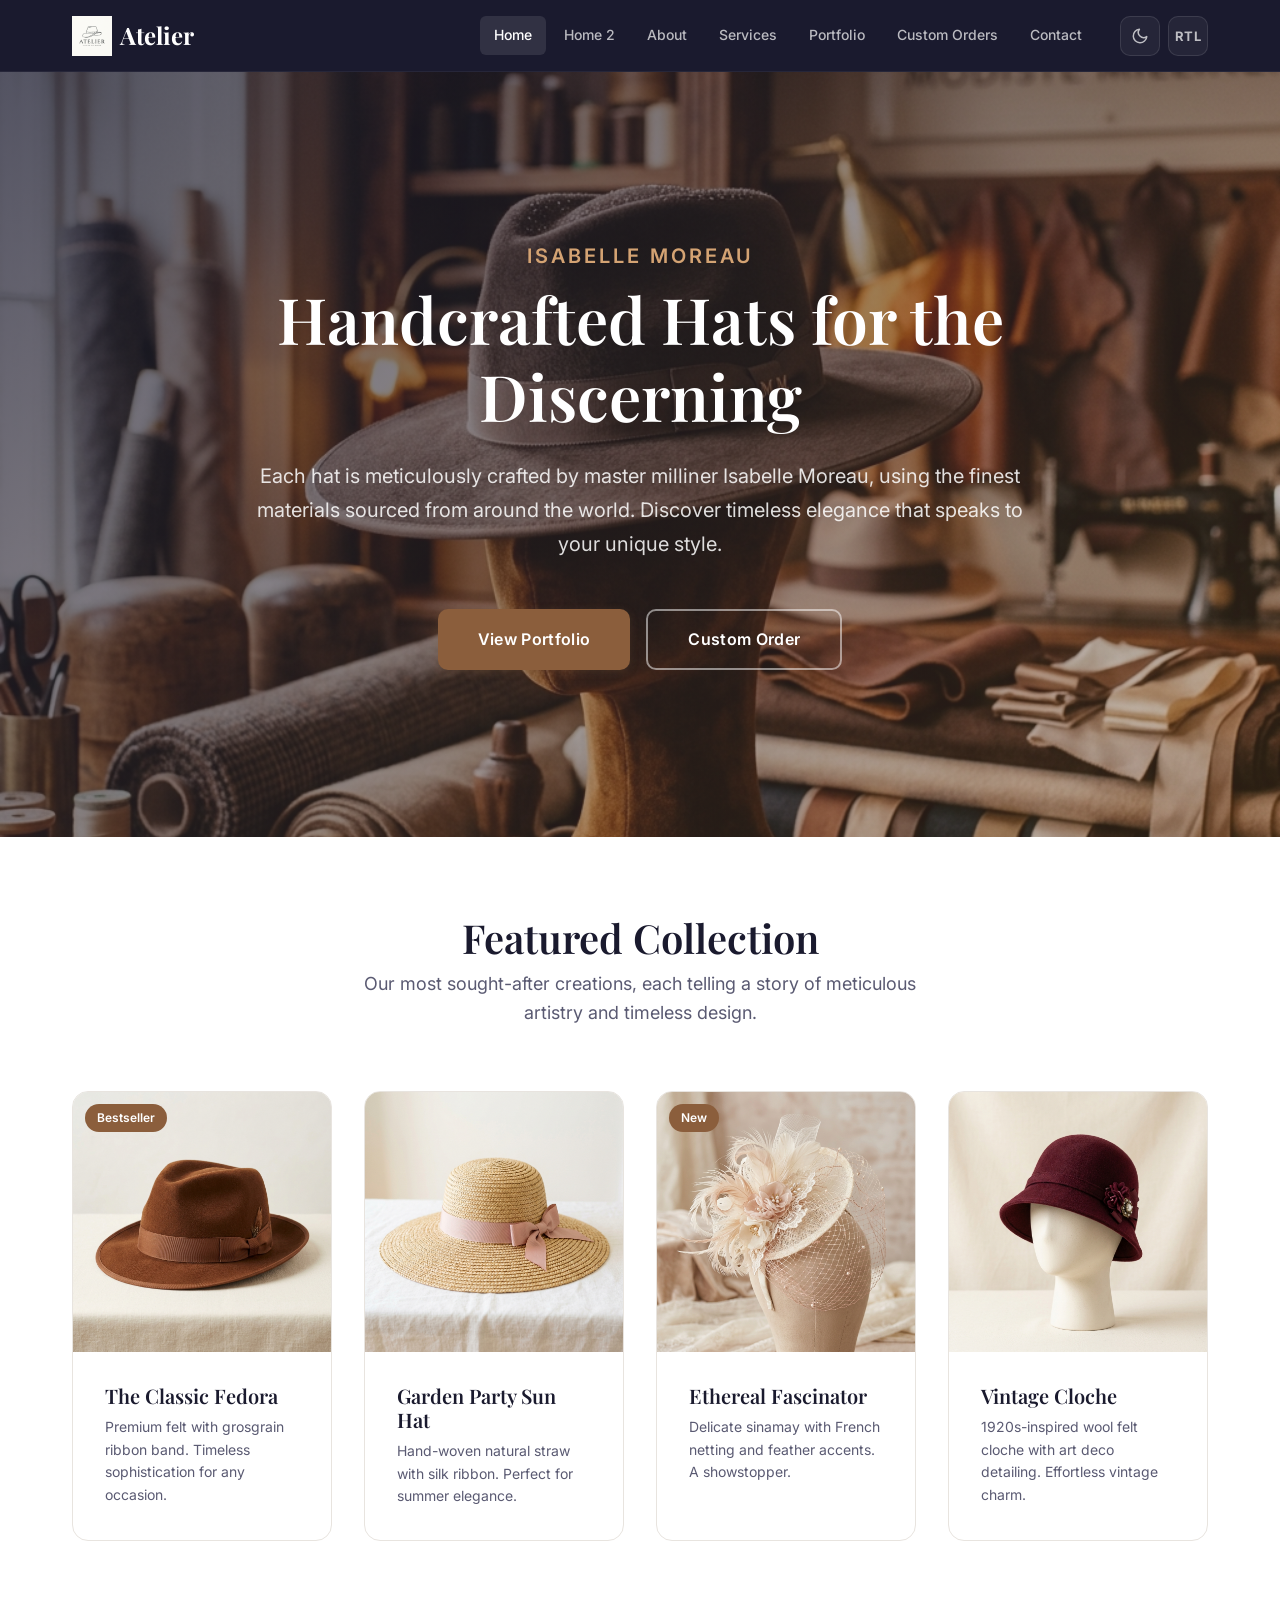
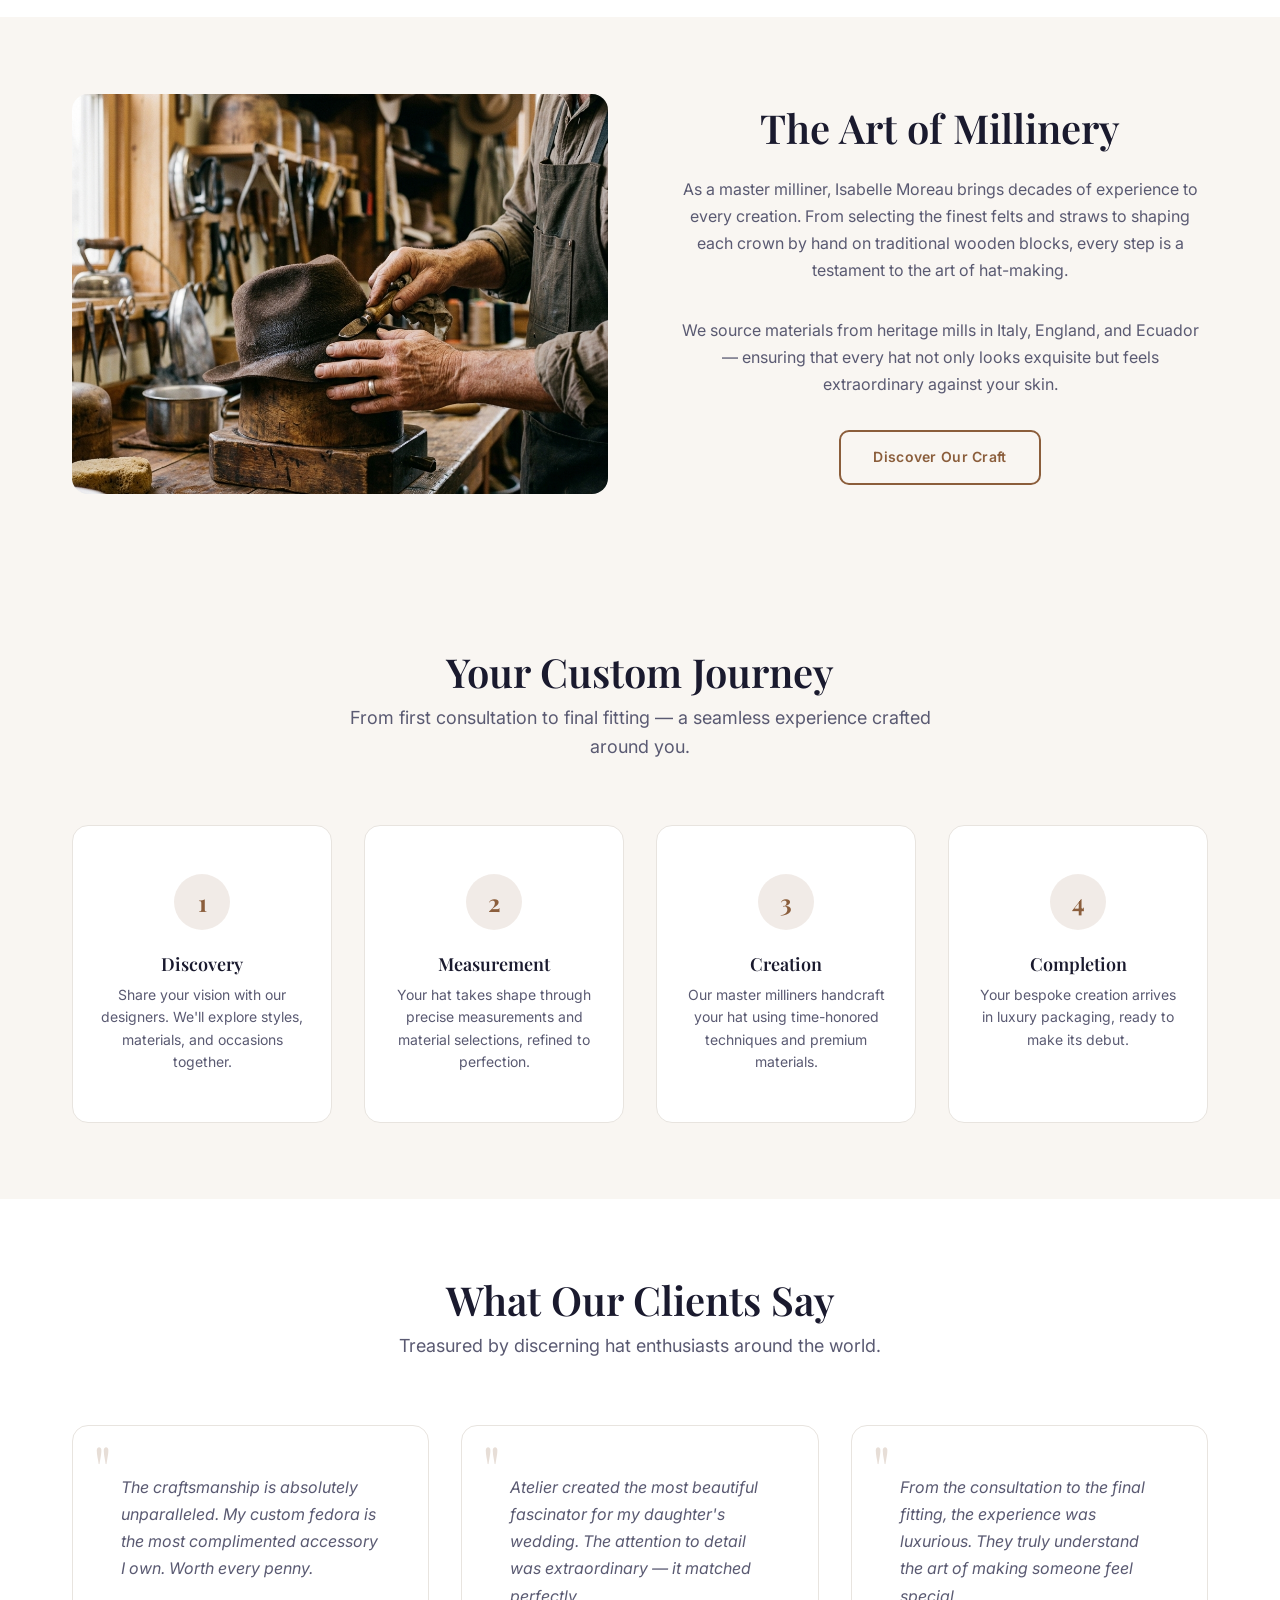
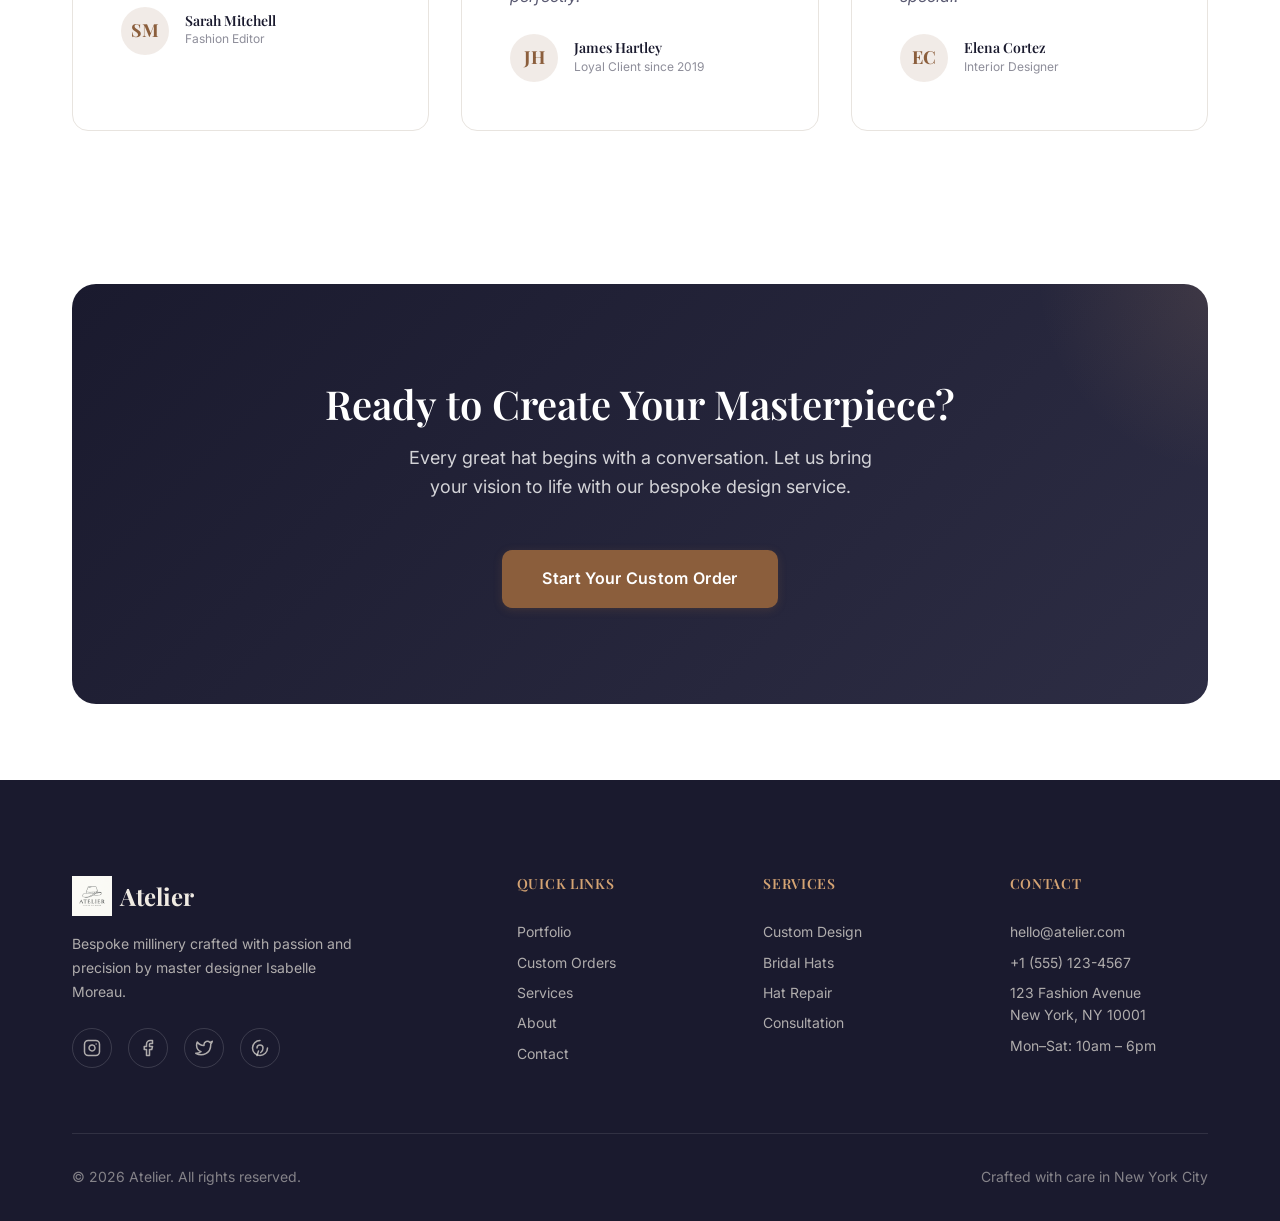
==== commit 2a77765b: "add the rtl button" ====
--- a/index.html
+++ b/index.html
@@ -1,32 +1,34 @@
 <!DOCTYPE html>
 <html lang="en" data-theme="light" dir="ltr">
+
 <head>
   <meta charset="UTF-8">
   <meta name="viewport" content="width=device-width, initial-scale=1.0">
-  <meta name="description" content="Atelier — Bespoke handcrafted hats made with premium materials. Explore our luxury millinery collection or design your own custom hat.">
+  <meta name="description"
+    content="Atelier — Bespoke handcrafted hats made with premium materials. Explore our luxury millinery collection or design your own custom hat.">
   <title>Atelier | Custom Hat Maker — Luxury Millinery</title>
   <link rel="stylesheet" href="css/styles.css">
-  <link rel="icon" href="data:image/svg+xml,<svg xmlns='http://www.w3.org/2000/svg' viewBox='0 0 100 100'><text y='.9em' font-size='90'>🎩</text></svg>">
+  <link rel="icon"
+    href="data:image/svg+xml,<svg xmlns='http://www.w3.org/2000/svg' viewBox='0 0 100 100'><text y='.9em' font-size='90'>🎩</text></svg>">
 </head>
+
 <body>
   <!-- HEADER -->
   <header class="header" id="header">
     <div class="header-inner">
       <a href="index.html" class="logo" id="logo">
-        <svg width="36" height="36" viewBox="0 0 36 36" fill="none" xmlns="http://www.w3.org/2000/svg"><ellipse cx="18" cy="24" rx="16" ry="5" fill="currentColor" opacity="0.3"/><path d="M6 24c0-2 2-4 4-8s4-10 8-10 6 6 8 10 4 6 4 8" stroke="currentColor" stroke-width="2.5" fill="none" stroke-linecap="round"/><line x1="4" y1="24" x2="32" y2="24" stroke="currentColor" stroke-width="2.5" stroke-linecap="round"/></svg>
-        Atelier
-      </a>
+        <img src="images/logo.png" alt="Atelier" height="40">
+      <span>Atelier</span></a>
       <nav class="nav" id="main-nav">
-        <a href="index.html" class="active">Home</a>
-        <a href="home-2.html">Home 2</a>
+        <a href="index.html" class="active">Home</a><a href="home-2.html">Home 2</a>
+        <a href="about.html">About</a>
         <a href="services.html">Services</a>
-        <a href="about.html">About</a>
-        <a href="shop.html">Shop</a>
+        <a href="portfolio.html">Portfolio</a>
         <a href="custom-orders.html">Custom Orders</a>
         <a href="contact.html">Contact</a>
       </nav>
       <div class="header-actions">
-        <a href="signup.html" class="btn btn-primary btn-sm" id="cta-signup">Sign Up</a>
+
         <button class="theme-toggle" id="theme-toggle" aria-label="Toggle theme"></button>
         <button class="rtl-toggle" id="rtl-toggle" aria-label="Toggle RTL"></button>
         <button class="hamburger" id="hamburger" aria-label="Toggle menu">
@@ -40,15 +42,14 @@
   <div class="mobile-overlay" id="mobile-overlay"></div>
   <nav class="mobile-menu" id="mobile-menu">
     <div class="mobile-menu-toggles">
-      <a href="signup.html" class="btn btn-primary btn-sm">Sign Up</a>
+
       <button class="theme-toggle" aria-label="Toggle theme"></button>
       <button class="rtl-toggle" aria-label="Toggle RTL"></button>
     </div>
-    <a href="index.html" class="active">Home</a>
-    <a href="home-2.html">Home 2</a>
+    <a href="index.html" class="active">Home</a><a href="home-2.html">Home 2</a>
+    <a href="about.html">About</a>
     <a href="services.html">Services</a>
-    <a href="about.html">About</a>
-    <a href="shop.html">Shop</a>
+    <a href="portfolio.html">Portfolio</a>
     <a href="custom-orders.html">Custom Orders</a>
     <a href="contact.html">Contact</a>
   </nav>
@@ -60,10 +61,12 @@
     </div>
     <div class="container">
       <div class="hero-content animate-in">
+        <p style="text-transform: uppercase; letter-spacing: 0.15em; margin-bottom: 0.5rem; color: var(--accent); font-weight: 600;">Isabelle Moreau</p>
         <h1>Handcrafted Hats for the Discerning</h1>
-        <p>Each hat is meticulously crafted by hand, using the finest materials sourced from around the world. Discover timeless elegance that speaks to your unique style.</p>
+        <p>Each hat is meticulously crafted by master milliner Isabelle Moreau, using the finest materials sourced from around the world. Discover
+          timeless elegance that speaks to your unique style.</p>
         <div class="hero-actions">
-          <a href="shop.html" class="btn btn-primary btn-lg">Explore Collection</a>
+          <a href="portfolio.html" class="btn btn-primary btn-lg">View Portfolio</a>
           <a href="custom-orders.html" class="btn btn-secondary btn-lg">Custom Order</a>
         </div>
       </div>
@@ -74,7 +77,8 @@
   <section class="section" id="featured-products">
     <div class="container">
       <h2 class="section-title reveal">Featured Collection</h2>
-      <p class="section-subtitle reveal">Our most sought-after creations, each telling a story of meticulous artistry and timeless design.</p>
+      <p class="section-subtitle reveal">Our most sought-after creations, each telling a story of meticulous artistry
+        and timeless design.</p>
       <div class="grid-4 reveal">
         <div class="card" id="product-fedora">
           <div class="card-img-wrap">
@@ -84,7 +88,7 @@
           <div class="card-body">
             <h3 class="card-title">The Classic Fedora</h3>
             <p class="card-text">Premium felt with grosgrain ribbon band. Timeless sophistication for any occasion.</p>
-            <p class="card-price">$285</p>
+            
           </div>
         </div>
         <div class="card" id="product-sunhat">
@@ -94,7 +98,7 @@
           <div class="card-body">
             <h3 class="card-title">Garden Party Sun Hat</h3>
             <p class="card-text">Hand-woven natural straw with silk ribbon. Perfect for summer elegance.</p>
-            <p class="card-price">$220</p>
+            
           </div>
         </div>
         <div class="card" id="product-fascinator">
@@ -105,7 +109,7 @@
           <div class="card-body">
             <h3 class="card-title">Ethereal Fascinator</h3>
             <p class="card-text">Delicate sinamay with French netting and feather accents. A showstopper.</p>
-            <p class="card-price">$195</p>
+            
           </div>
         </div>
         <div class="card" id="product-cloche">
@@ -115,7 +119,7 @@
           <div class="card-body">
             <h3 class="card-title">Vintage Cloche</h3>
             <p class="card-text">1920s-inspired wool felt cloche with art deco detailing. Effortless vintage charm.</p>
-            <p class="card-price">$245</p>
+            
           </div>
         </div>
       </div>
@@ -131,19 +135,23 @@
         </div>
         <div class="split-content text-center">
           <h2>The Art of Millinery</h2>
-          <p>Our master milliners bring decades of experience to every creation. From selecting the finest felts and straws to shaping each crown by hand on traditional wooden blocks, every step is a testament to the art of hat-making.</p>
-          <p>We source materials from heritage mills in Italy, England, and Ecuador — ensuring that every hat not only looks exquisite but feels extraordinary against your skin.</p>
+          <p>As a master milliner, Isabelle Moreau brings decades of experience to every creation. From selecting the finest felts and
+            straws to shaping each crown by hand on traditional wooden blocks, every step is a testament to the art of
+            hat-making.</p>
+          <p>We source materials from heritage mills in Italy, England, and Ecuador — ensuring that every hat not only
+            looks exquisite but feels extraordinary against your skin.</p>
           <a href="about.html" class="btn btn-secondary">Discover Our Craft</a>
         </div>
       </div>
     </div>
   </section>
- 
+
   <!-- CUSTOM PROCESS -->
   <section class="section" id="custom-process" style="background:var(--bg-alt);">
     <div class="container">
       <h2 class="section-title reveal">Your Custom Journey</h2>
-      <p class="section-subtitle reveal">From first consultation to final fitting — a seamless experience crafted around you.</p>
+      <p class="section-subtitle reveal">From first consultation to final fitting — a seamless experience crafted around
+        you.</p>
       <div class="process-steps reveal">
         <div class="step">
           <div class="step-number">1</div>
@@ -176,7 +184,8 @@
       <p class="section-subtitle reveal">Treasured by discerning hat enthusiasts around the world.</p>
       <div class="grid-3 reveal">
         <div class="testimonial-card">
-          <p class="testimonial-text">The craftsmanship is absolutely unparalleled. My custom fedora is the most complimented accessory I own. Worth every penny.</p>
+          <p class="testimonial-text">The craftsmanship is absolutely unparalleled. My custom fedora is the most
+            complimented accessory I own. Worth every penny.</p>
           <div class="testimonial-author">
             <div class="testimonial-avatar">SM</div>
             <div class="testimonial-info">
@@ -186,7 +195,8 @@
           </div>
         </div>
         <div class="testimonial-card">
-          <p class="testimonial-text">Atelier created the most beautiful fascinator for my daughter's wedding. The attention to detail was extraordinary — it matched perfectly.</p>
+          <p class="testimonial-text">Atelier created the most beautiful fascinator for my daughter's wedding. The
+            attention to detail was extraordinary — it matched perfectly.</p>
           <div class="testimonial-author">
             <div class="testimonial-avatar">JH</div>
             <div class="testimonial-info">
@@ -196,7 +206,8 @@
           </div>
         </div>
         <div class="testimonial-card">
-          <p class="testimonial-text">From the consultation to the final fitting, the experience was luxurious. They truly understand the art of making someone feel special.</p>
+          <p class="testimonial-text">From the consultation to the final fitting, the experience was luxurious. They
+            truly understand the art of making someone feel special.</p>
           <div class="testimonial-author">
             <div class="testimonial-avatar">EC</div>
             <div class="testimonial-info">
@@ -214,7 +225,8 @@
     <div class="container">
       <div class="cta-banner reveal">
         <h2>Ready to Create Your Masterpiece?</h2>
-        <p>Every great hat begins with a conversation. Let us bring your vision to life with our bespoke design service.</p>
+        <p>Every great hat begins with a conversation. Let us bring your vision to life with our bespoke design service.
+        </p>
         <a href="custom-orders.html" class="btn btn-primary btn-lg">Start Your Custom Order</a>
       </div>
     </div>
@@ -225,23 +237,62 @@
     <div class="container">
       <div class="footer-grid">
         <div class="footer-brand">
-          <a href="index.html" class="logo" style="color:#F0EBE3;"><svg width="36" height="36" viewBox="0 0 36 36" fill="none"><ellipse cx="18" cy="24" rx="16" ry="5" fill="currentColor" opacity="0.3"/><path d="M6 24c0-2 2-4 4-8s4-10 8-10 6 6 8 10 4 6 4 8" stroke="currentColor" stroke-width="2.5" fill="none" stroke-linecap="round"/><line x1="4" y1="24" x2="32" y2="24" stroke="currentColor" stroke-width="2.5" stroke-linecap="round"/></svg> Atelier</a>
-          <p>Bespoke millinery crafted with passion and precision. Each hat is a unique work of art.</p>
+          <a href="index.html" class="logo" style="color:#F0EBE3;"><img src="images/logo.png" alt="Atelier"
+              height="40"><span>Atelier</span></a>
+          <p>Bespoke millinery crafted with passion and precision by master designer Isabelle Moreau.</p>
           <div class="footer-social">
-            <a href="#" aria-label="Instagram"><svg xmlns="http://www.w3.org/2000/svg" width="18" height="18" viewBox="0 0 24 24" fill="none" stroke="currentColor" stroke-width="2" stroke-linecap="round" stroke-linejoin="round"><rect x="2" y="2" width="20" height="20" rx="5" ry="5"/><path d="M16 11.37A4 4 0 1 1 12.63 8 4 4 0 0 1 16 11.37z"/><line x1="17.5" y1="6.5" x2="17.51" y2="6.5"/></svg></a>
-            <a href="#" aria-label="Facebook"><svg xmlns="http://www.w3.org/2000/svg" width="18" height="18" viewBox="0 0 24 24" fill="none" stroke="currentColor" stroke-width="2" stroke-linecap="round" stroke-linejoin="round"><path d="M18 2h-3a5 5 0 0 0-5 5v3H7v4h3v8h4v-8h3l1-4h-4V7a1 1 0 0 1 1-1h3z"/></svg></a>
-            <a href="#" aria-label="Twitter"><svg xmlns="http://www.w3.org/2000/svg" width="18" height="18" viewBox="0 0 24 24" fill="none" stroke="currentColor" stroke-width="2" stroke-linecap="round" stroke-linejoin="round"><path d="M23 3a10.9 10.9 0 0 1-3.14 1.53 4.48 4.48 0 0 0-7.86 3v1A10.66 10.66 0 0 1 3 4s-4 9 5 13a11.64 11.64 0 0 1-7 2c9 5 20 0 20-11.5a4.5 4.5 0 0 0-.08-.83A7.72 7.72 0 0 0 23 3z"/></svg></a>
-            <a href="#" aria-label="Pinterest"><svg xmlns="http://www.w3.org/2000/svg" width="18" height="18" viewBox="0 0 24 24" fill="none" stroke="currentColor" stroke-width="2" stroke-linecap="round" stroke-linejoin="round"><path d="M8 12a4 4 0 1 1 8 0c0 4-3 6-3 6"/><path d="M12 2a10 10 0 1 0 10 10"/><line x1="10" y1="16" x2="8" y2="22"/></svg></a>
-          </div>
-        </div>
-        <div><h3 class="footer-title">Quick Links</h3><div class="footer-links"><a href="shop.html">Shop</a><a href="custom-orders.html">Custom Orders</a><a href="services.html">Services</a><a href="about.html">About</a><a href="contact.html">Contact</a></div></div>
-        <div><h3 class="footer-title">Services</h3><div class="footer-links"><a href="services.html">Custom Design</a><a href="services.html">Bridal Hats</a><a href="services.html">Hat Repair</a><a href="services.html">Consultation</a></div></div>
-        <div><h3 class="footer-title">Contact</h3><div class="footer-links"><a href="mailto:hello@atelier.com">hello@atelier.com</a><a href="tel:+15551234567">+1 (555) 123-4567</a><a href="contact.html">123 Fashion Avenue<br>New York, NY 10001</a><a href="#">Mon–Sat: 10am – 6pm</a></div></div>
-      </div>
-      <div class="footer-bottom"><p>&copy; 2026 Atelier. All rights reserved.</p><p>Crafted with care in New York City</p></div>
+            <a href="#" aria-label="Instagram"><svg xmlns="http://www.w3.org/2000/svg" width="18" height="18"
+                viewBox="0 0 24 24" fill="none" stroke="currentColor" stroke-width="2" stroke-linecap="round"
+                stroke-linejoin="round">
+                <rect x="2" y="2" width="20" height="20" rx="5" ry="5" />
+                <path d="M16 11.37A4 4 0 1 1 12.63 8 4 4 0 0 1 16 11.37z" />
+                <line x1="17.5" y1="6.5" x2="17.51" y2="6.5" />
+              </svg></a>
+            <a href="#" aria-label="Facebook"><svg xmlns="http://www.w3.org/2000/svg" width="18" height="18"
+                viewBox="0 0 24 24" fill="none" stroke="currentColor" stroke-width="2" stroke-linecap="round"
+                stroke-linejoin="round">
+                <path d="M18 2h-3a5 5 0 0 0-5 5v3H7v4h3v8h4v-8h3l1-4h-4V7a1 1 0 0 1 1-1h3z" />
+              </svg></a>
+            <a href="#" aria-label="Twitter"><svg xmlns="http://www.w3.org/2000/svg" width="18" height="18"
+                viewBox="0 0 24 24" fill="none" stroke="currentColor" stroke-width="2" stroke-linecap="round"
+                stroke-linejoin="round">
+                <path
+                  d="M23 3a10.9 10.9 0 0 1-3.14 1.53 4.48 4.48 0 0 0-7.86 3v1A10.66 10.66 0 0 1 3 4s-4 9 5 13a11.64 11.64 0 0 1-7 2c9 5 20 0 20-11.5a4.5 4.5 0 0 0-.08-.83A7.72 7.72 0 0 0 23 3z" />
+              </svg></a>
+            <a href="#" aria-label="Pinterest"><svg xmlns="http://www.w3.org/2000/svg" width="18" height="18"
+                viewBox="0 0 24 24" fill="none" stroke="currentColor" stroke-width="2" stroke-linecap="round"
+                stroke-linejoin="round">
+                <path d="M8 12a4 4 0 1 1 8 0c0 4-3 6-3 6" />
+                <path d="M12 2a10 10 0 1 0 10 10" />
+                <line x1="10" y1="16" x2="8" y2="22" />
+              </svg></a>
+          </div>
+        </div>
+        <div>
+          <h3 class="footer-title">Quick Links</h3>
+          <div class="footer-links"><a href="portfolio.html">Portfolio</a><a href="custom-orders.html">Custom Orders</a><a
+              href="services.html">Services</a><a href="about.html">About</a><a href="contact.html">Contact</a></div>
+        </div>
+        <div>
+          <h3 class="footer-title">Services</h3>
+          <div class="footer-links"><a href="services.html">Custom Design</a><a href="services.html">Bridal Hats</a><a
+              href="services.html">Hat Repair</a><a href="services.html">Consultation</a></div>
+        </div>
+        <div>
+          <h3 class="footer-title">Contact</h3>
+          <div class="footer-links"><a href="mailto:hello@atelier.com">hello@atelier.com</a><a
+              href="tel:+15551234567">+1 (555) 123-4567</a><a href="contact.html">123 Fashion Avenue<br>New York, NY
+              10001</a><a href="#">Mon–Sat: 10am – 6pm</a></div>
+        </div>
+      </div>
+      <div class="footer-bottom">
+        <p>&copy; 2026 Atelier. All rights reserved.</p>
+        <p>Crafted with care in New York City</p>
+      </div>
     </div>
   </footer>
 
   <script src="js/main.js"></script>
 </body>
-</html>
+
+</html>
--- a/css/styles.css
+++ b/css/styles.css
@@ -172,6 +172,7 @@
 }
 .logo { display: flex; align-items: center; gap: var(--space-sm); font-family: var(--font-heading); font-size: var(--fs-xl); font-weight: 700; color: #fff; flex-shrink: 0; }
 .logo svg { width: 36px; height: 36px; }
+.logo img { height: 40px; width: auto; object-fit: contain; }
 .nav { display: flex; align-items: center; gap: var(--space-xs); margin-left: auto; }
 .nav a {
   padding: 8px 14px; border-radius: var(--radius-sm); font-size: var(--fs-sm);
@@ -338,12 +339,24 @@
   border-radius: var(--radius-xl); padding: var(--space-3xl); box-shadow: var(--shadow-lg);
 }
 .auth-header { text-align: center; margin-bottom: var(--space-2xl); }
-.auth-header .logo { justify-content: center; margin-bottom: var(--space-lg); }
+.auth-header .logo { justify-content: center; margin-bottom: var(--space-lg); color: var(--secondary); }
+[data-theme="dark"] .auth-header .logo { color: #fff; }
 .auth-header h1 { font-size: var(--fs-2xl); margin-bottom: var(--space-sm); }
 .auth-header p { font-size: var(--fs-sm); color: var(--text-secondary); }
 .auth-icons {
   position: fixed; top: var(--space-xl); right: var(--space-xl);
-  display: flex; gap: var(--space-sm);
+  display: flex; gap: var(--space-sm); z-index: 1001;
+}
+.auth-icons .theme-toggle, .auth-icons .rtl-toggle {
+  color: var(--text-secondary);
+  background: var(--bg-card);
+  border-color: var(--border);
+}
+[data-theme="dark"] .auth-icons .theme-toggle, 
+[data-theme="dark"] .auth-icons .rtl-toggle {
+  color: rgba(255,255,255,0.7);
+  background: rgba(255,255,255,0.05);
+  border-color: rgba(255,255,255,0.1);
 }
 .divider { display: flex; align-items: center; gap: var(--space-md); margin: var(--space-xl) 0; }
 .divider::before, .divider::after { content: ''; flex: 1; height: 1px; background: var(--border); }
@@ -511,6 +524,7 @@
   .builder-hero { margin-top: calc(var(--header-h) + var(--space-xl)); }
   .style-options { grid-template-columns: repeat(2, 1fr); gap: var(--space-xl); }
   .process-steps { grid-template-columns: repeat(2, 1fr); }
+  .step { padding: var(--space-xl) var(--space-md); }
   .header-actions { margin-left: auto; }
   .header-actions .btn,
   .header-actions .theme-toggle,
@@ -531,7 +545,9 @@
   .hero { min-height: 70vh; }
   .hero-content h1 { font-size: clamp(2rem, 6vw, 3rem); }
   .hero-actions { flex-direction: column; }
-  .grid-2, .grid-3 { grid-template-columns: 1fr; }
+  .grid-2, .grid-3, .process-steps { grid-template-columns: 1fr; }
+  .step { padding: var(--space-lg) var(--space-md); }
+  .step-number { width: 44px; height: 44px; font-size: var(--fs-lg); margin-bottom: var(--space-md); }
   .product-grid { grid-template-columns: repeat(2, 1fr); }
   .footer-grid { grid-template-columns: 1fr; }
   .footer-bottom { flex-direction: column; gap: var(--space-md); text-align: center; }
